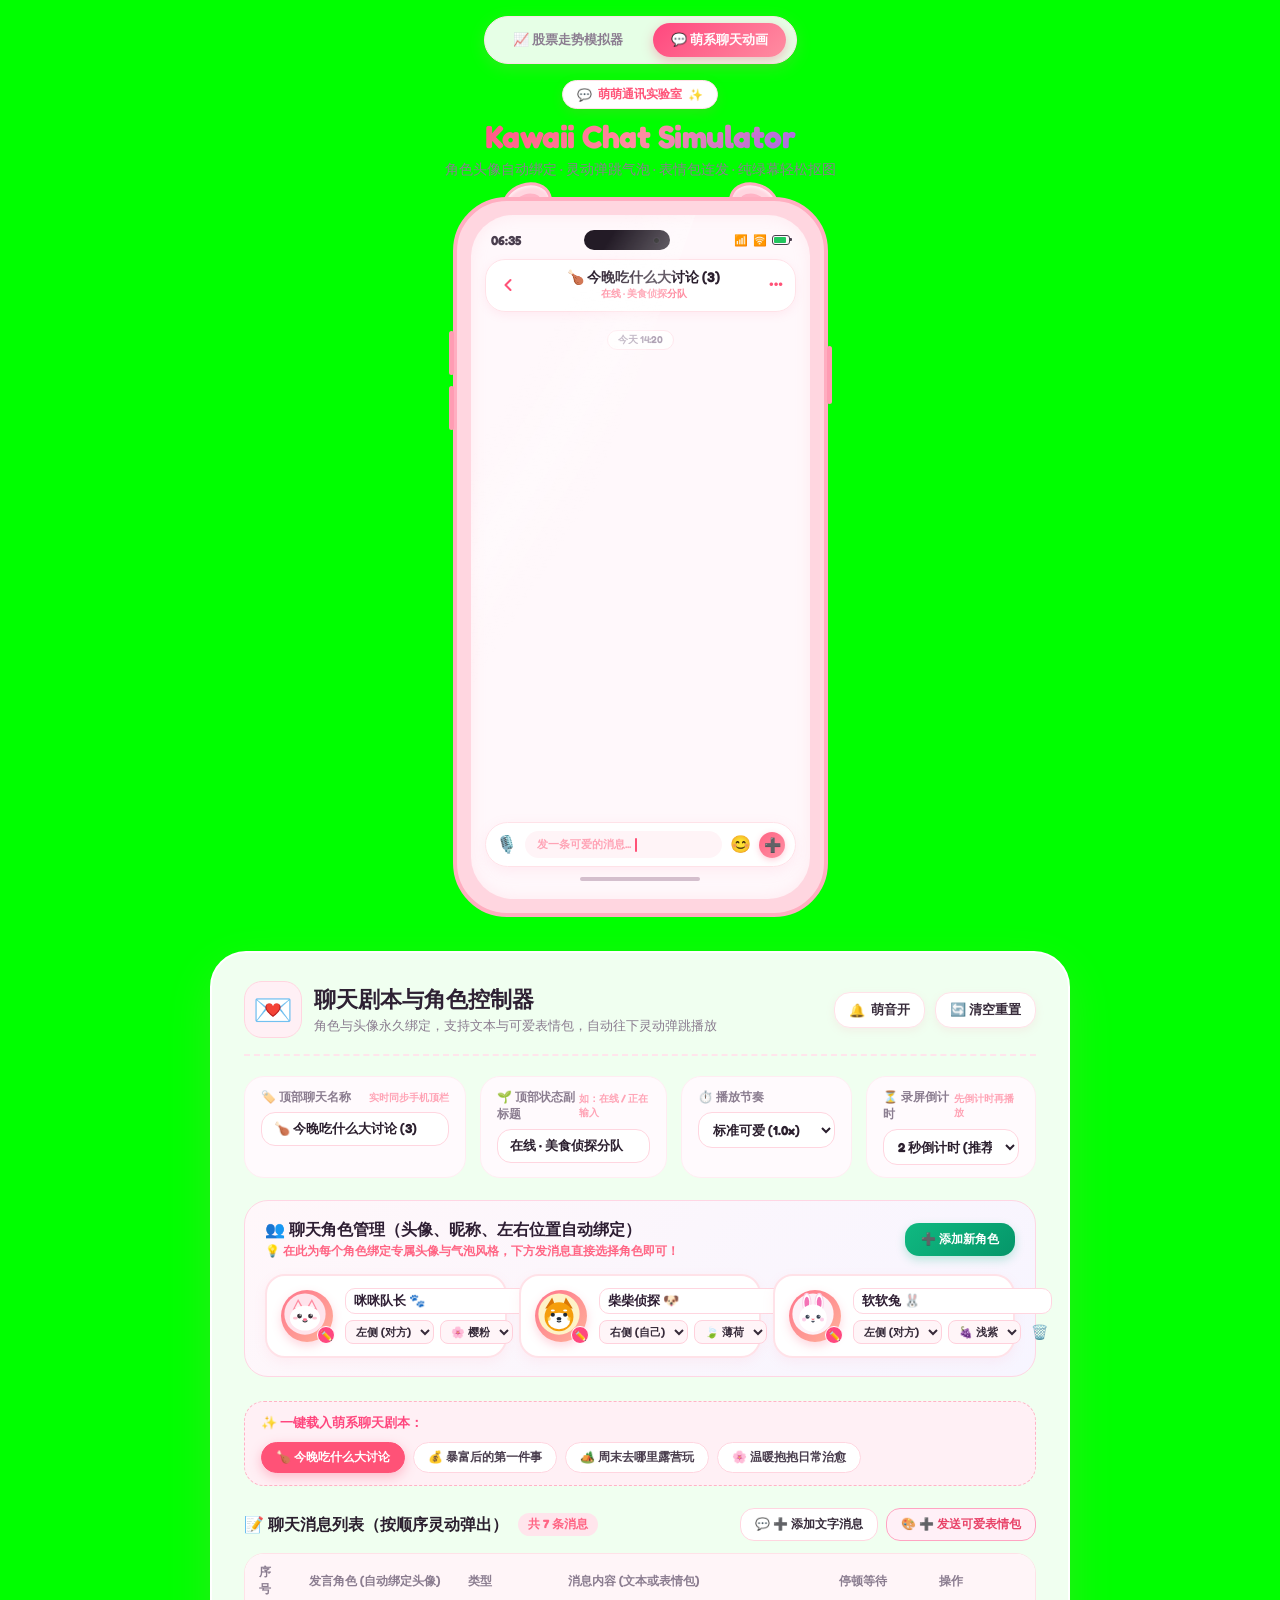
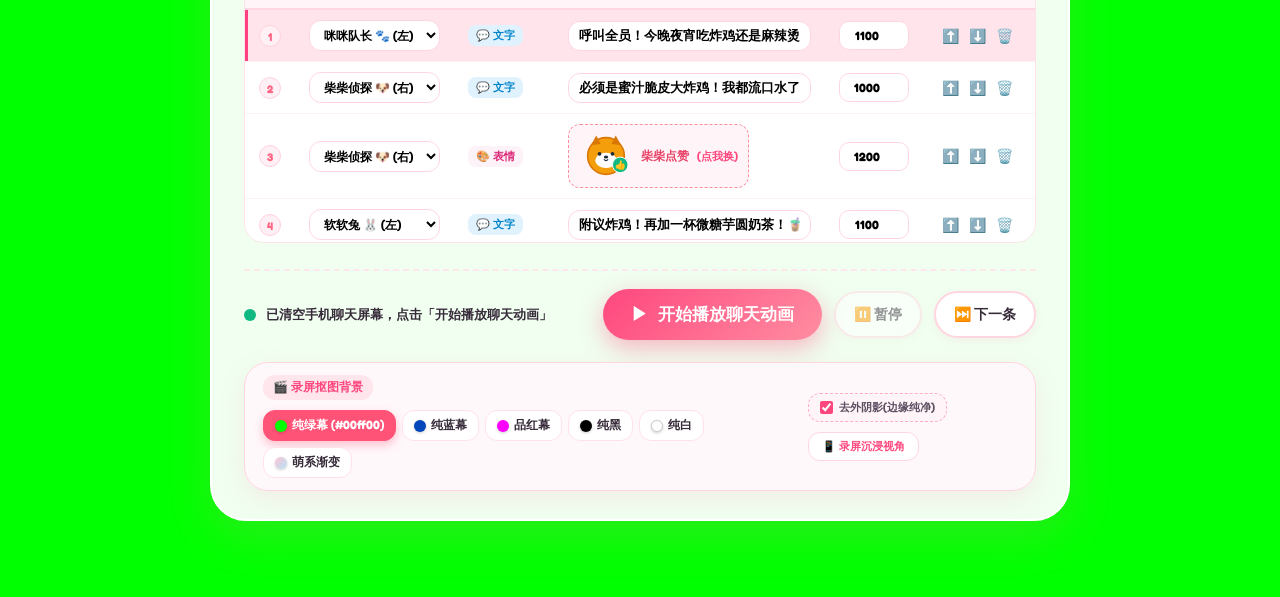
==== chat.html @ 1abaa480 "Initial commit: Kawaii Chat & Stock Simulator" ====
<!DOCTYPE html>
<html lang="zh-CN">

<head>
  <meta charset="UTF-8">
  <meta name="viewport" content="width=device-width, initial-scale=1.0">
  <title>萌系聊天动画模拟器 - Kawaii Chat Simulator</title>
  <link rel="preconnect" href="https://fonts.googleapis.com">
  <link rel="preconnect" href="https://fonts.gstatic.com" crossorigin>
  <link
    href="https://fonts.googleapis.com/css2?family=Fredoka:wght@400;500;600;700&family=Quicksand:wght@500;600;700&display=swap"
    rel="stylesheet">
  <link rel="stylesheet" href="chat-style.css">
</head>

<body class="chroma-green chroma-active no-shadow">
  <!-- 背景漂浮萌系装饰元素 (无人物，纯可爱星芒、云朵、小心心) -->
  <div class="bg-decorations" aria-hidden="true">
    <div class="floating-bubble bubble-1"></div>
    <div class="floating-bubble bubble-2"></div>
    <div class="floating-bubble bubble-3"></div>
    <div class="star-deco s1">✦</div>
    <div class="star-deco s2">★</div>
    <div class="star-deco s3">✦</div>
    <div class="star-deco s4">✨</div>
    <div class="star-deco s5">★</div>
    <div class="cloud-deco c1">☁</div>
    <div class="cloud-deco c2">☁</div>
  </div>

  <div class="main-container">
    <!-- 顶部导航切换标签：股市走势 与 聊天动画 -->
    <nav class="top-nav-bar">
      <a href="index.html" class="nav-tab-link">
        <span>📈 股票走势模拟器</span>
      </a>
      <a href="chat.html" class="nav-tab-link active">
        <span>💬 萌系聊天动画</span>
      </a>
    </nav>

    <!-- 顶部可爱标题与小介绍 -->
    <header class="app-header">
      <div class="header-badge"><span>💬</span> 萌萌通讯实验室 <span>✨</span></div>
      <h1 class="app-title">Kawaii Chat Simulator</h1>
      <p class="app-subtitle">角色头像自动绑定 · 灵动弹跳气泡 · 表情包连发 · 纯绿幕轻松抠图</p>
    </header>

    <!-- 核心区：萌系智能手机模型容器 -->
    <section class="phone-stage">
      <!-- 手机外框阴影与外壳 -->
      <div class="phone-case">
        <!-- 可爱手机耳朵配件 (萌系小猫耳装饰) -->
        <div class="phone-ear ear-left"></div>
        <div class="phone-ear ear-right"></div>

        <!-- 侧边物理按键 -->
        <div class="phone-btn btn-vol-up"></div>
        <div class="phone-btn btn-vol-down"></div>
        <div class="phone-btn btn-power"></div>

        <!-- 手机屏幕区域 -->
        <div class="phone-screen" id="phoneScreen">
          <!-- 录屏前 2s 倒计时遮罩 -->
          <div class="countdown-overlay" id="countdownOverlay" style="display: none;">
            <div class="countdown-modal-box">
              <div class="countdown-badge-icon">🎬</div>
              <div class="countdown-tip-text">录屏准备中</div>
              <div class="countdown-big-num" id="countdownNum">2</div>
              <div class="countdown-sub-text">画面已自动对齐 · 即将开聊</div>
            </div>
          </div>

          <!-- 屏幕顶端灵动岛/听筒 & 状态栏 -->
          <div class="status-bar">
            <span class="status-time" id="statusClock">14:20</span>
            <div class="dynamic-island">
              <span class="island-camera"></span>
              <span class="island-sensor"></span>
            </div>
            <div class="status-icons">
              <span class="status-icon" title="满格信号">📶</span>
              <span class="status-icon" title="满格Wi-Fi">🛜</span>
              <span class="status-battery" title="满电状态"><span class="battery-level"></span></span>
            </div>
          </div>

          <!-- 手机聊天顶部导航栏 -->
          <div class="chat-header-bar">
            <button class="chat-header-back-btn" type="button" title="返回">
              <svg viewBox="0 0 24 24" class="header-icon-svg">
                <path d="M15 18l-6-6 6-6" stroke="currentColor" stroke-width="2.5" fill="none" stroke-linecap="round"
                  stroke-linejoin="round" />
              </svg>
            </button>
            <div class="chat-header-info">
              <div class="chat-header-title-row">
                <span class="chat-title-text" id="screenChatTitle">🐾 喵汪碎碎念群聊 (3)</span>
              </div>
              <span class="chat-status-text" id="screenChatStatus">在线 · 点击右上角设置</span>
            </div>
            <button class="chat-header-more-btn" type="button" title="更多">
              <span>•••</span>
            </button>
          </div>

          <!-- 聊天内容区域（灵动弹跳气泡向下自动滚动） -->
          <div class="chat-messages-container" id="chatMessagesContainer">
            <!-- 初始时间分割标签 -->
            <div class="chat-time-divider">
              <span class="time-badge">今天 14:20</span>
            </div>
            <!-- 动态生成的聊天消息气泡 -->
            <div class="chat-messages-list" id="chatMessagesList"></div>
            <!-- 正在输入提示动画气泡 (Typing indicator) -->
            <div class="typing-bubble-wrap" id="typingBubbleWrap" style="display: none;">
              <div class="typing-avatar" id="typingAvatar"></div>
              <div class="typing-bubble">
                <span class="typing-dot"></span>
                <span class="typing-dot"></span>
                <span class="typing-dot"></span>
              </div>
            </div>
          </div>

          <!-- 手机底部模拟输入栏 -->
          <div class="chat-bottom-input-bar">
            <button class="input-tool-btn" type="button" title="语音">🎙️</button>
            <div class="fake-input-box">
              <span class="fake-placeholder">发一条可爱的消息...</span>
              <span class="fake-cursor"></span>
            </div>
            <button class="input-tool-btn" type="button" title="表情包">😊</button>
            <button class="input-tool-btn primary" type="button" title="更多插件">➕</button>
          </div>

          <!-- 手机底部小横条 Home Indicator -->
          <div class="phone-home-indicator"></div>
        </div>
      </div>
    </section>

    <!-- 手机壳外面、网页底下：控件面板 (角色管理、聊天剧本编辑、播放控制) -->
    <section class="dashboard-controls">
      <div class="panel-card">
        <!-- 面板头部与快捷操作 -->
        <div class="panel-header">
          <div class="panel-title-group">
            <span class="panel-icon">💌</span>
            <div>
              <h2 class="panel-title">聊天剧本与角色控制器</h2>
              <p class="panel-desc">角色与头像永久绑定，支持文本与可爱表情包，自动往下灵动弹跳播放</p>
            </div>
          </div>
          <div class="panel-quick-actions">
            <button class="panel-icon-btn" id="toggleAudioBtn" type="button" title="开启/静音可爱音效">
              <span id="audioIcon">🔔</span> <span id="audioText">萌音开</span>
            </button>
            <button class="panel-icon-btn" id="resetChatBtn" type="button" title="清空并回到初始状态">
              🔄 清空重置
            </button>
          </div>
        </div>

        <!-- 聊天标题、状态与播放设置栏 -->
        <div class="chat-config-row">
          <div class="config-card">
            <label class="field-label" for="chatTitleInput">
              <span>🏷️ 顶部聊天名称</span>
              <span class="label-hint">实时同步手机顶栏</span>
            </label>
            <input type="text" id="chatTitleInput" class="cute-input" value="🐾 喵汪碎碎念群聊 (3)" maxlength="24">
          </div>

          <div class="config-card">
            <label class="field-label" for="chatStatusInput">
              <span>🌱 顶部状态副标题</span>
              <span class="label-hint">如：在线 / 正在输入</span>
            </label>
            <input type="text" id="chatStatusInput" class="cute-input" value="在线 · 萌系治愈日常" maxlength="20">
          </div>

          <div class="config-card">
            <label class="field-label" for="chatSpeedSelect">
              <span>⏱️ 播放节奏</span>
            </label>
            <select id="chatSpeedSelect" class="cute-select">
              <option value="1800">慢慢品味 (0.6x)</option>
              <option value="1200" selected>标准可爱 (1.0x)</option>
              <option value="800">轻快活力 (1.5x)</option>
              <option value="500">超速冲刺 (2.2x)</option>
            </select>
          </div>

          <div class="config-card">
            <label class="field-label" for="countdownDurationSelect">
              <span>⏳ 录屏倒计时</span>
              <span class="label-hint">先倒计时再播放</span>
            </label>
            <select id="countdownDurationSelect" class="cute-select">
              <option value="2" selected>2 秒倒计时 (推荐)</option>
              <option value="3">3 秒倒计时</option>
              <option value="5">5 秒倒计时</option>
              <option value="0">无倒计时立即播</option>
            </select>
          </div>
        </div>

        <!-- 核心重点：角色管理区 (头像自动绑定，无需每条消息设置一次) -->
        <div class="character-manager-wrap">
          <div class="character-manager-header">
            <div class="character-header-left">
              <h3 class="character-title">👥 聊天角色管理（头像、昵称、左右位置自动绑定）</h3>
              <span class="character-tip">💡 在此为每个角色绑定专属头像与气泡风格，下方发消息直接选择角色即可！</span>
            </div>
            <button class="cute-add-btn" id="btnAddCharacter" type="button">
              <span>➕ 添加新角色</span>
            </button>
          </div>

          <!-- 角色卡片列表 -->
          <div class="characters-grid" id="charactersGrid">
            <!-- 动态渲染角色卡片 -->
          </div>
        </div>

        <!-- 预设剧本快捷选择 -->
        <div class="presets-row">
          <span class="presets-title">✨ 一键载入萌系聊天剧本：</span>
          <div class="preset-btns">
            <button class="preset-chip active" data-preset="supper">🍗 今晚吃什么大讨论</button>
            <button class="preset-chip" data-preset="rich">💰 暴富后的第一件事</button>
            <button class="preset-chip" data-preset="weekend">🏕️ 周末去哪里露营玩</button>
            <button class="preset-chip" data-preset="comfort">🌸 温暖抱抱日常治愈</button>
          </div>
        </div>

        <!-- 聊天记录消息编辑列表 (可添加文本 / 表情包，自动往下播放) -->
        <div class="messages-editor-wrap">
          <div class="messages-header">
            <div class="messages-header-left">
              <h3 class="messages-title">📝 聊天消息列表（按顺序灵动弹出）</h3>
              <span class="messages-count" id="messagesCountTag">共 6 条消息</span>
            </div>
            <div class="message-add-buttons">
              <button class="cute-btn-secondary" id="btnAddTextMsgBtn" type="button">
                <span>💬 ➕ 添加文字消息</span>
              </button>
              <button class="cute-btn-secondary sticker-accent" id="btnAddStickerMsgBtn" type="button">
                <span>🎨 ➕ 发送可爱表情包</span>
              </button>
            </div>
          </div>

          <div class="messages-table-container">
            <table class="cute-table" id="messagesTable">
              <thead>
                <tr>
                  <th style="width: 50px;">序号</th>
                  <th style="width: 140px;">发言角色 (自动绑定头像)</th>
                  <th style="width: 100px;">类型</th>
                  <th>消息内容 (文本或表情包)</th>
                  <th style="width: 100px;">停顿等待</th>
                  <th style="width: 110px;">操作</th>
                </tr>
              </thead>
              <tbody id="messagesTableBody">
                <!-- 动态渲染消息行 -->
              </tbody>
            </table>
          </div>
        </div>

        <!-- 底部大播放控制器 -->
        <div class="play-action-bar">
          <div class="play-status-indicator">
            <span class="status-pulse" id="statusPulseDot"></span>
            <span class="status-tip-text" id="playStatusText">已就绪，点击「开始播放动画」观看灵动聊天</span>
          </div>

          <div class="play-buttons-group">
            <button class="big-play-btn" id="btnPlayChat" type="button">
              <span class="btn-play-icon" id="playBtnIcon">▶</span>
              <span class="btn-play-text" id="playBtnText">开始播放聊天动画</span>
            </button>
            <button class="pause-step-btn" id="btnPauseChat" type="button" disabled>
              ⏸️ 暂停
            </button>
            <button class="pause-step-btn" id="btnStepChat" type="button">
              ⏭️ 下一条
            </button>
          </div>
        </div>

        <!-- 🎬 录屏专用工具栏：周边纯色色度抠图背景与录屏设置 (位于开始播放下方) -->
        <div class="recording-toolbar bottom-toolbar">
          <div class="toolbar-left">
            <span class="toolbar-badge">🎬 录屏抠图背景</span>
            <div class="chroma-btn-group" id="chromaOptions">
              <button type="button" class="chroma-btn active" data-color="green" title="纯色绿幕 (#00ff00) - 剪映/PR超级推荐，色度抠图最干净">
                <span class="chroma-color-circle" style="background:#00ff00;"></span> 纯绿幕 (#00ff00)
              </button>
              <button type="button" class="chroma-btn" data-color="blue" title="纯色蓝幕 (#0047bb)">
                <span class="chroma-color-circle" style="background:#0047bb;"></span> 纯蓝幕
              </button>
              <button type="button" class="chroma-btn" data-color="magenta" title="品红背景 (#ff00ff)">
                <span class="chroma-color-circle" style="background:#ff00ff;"></span> 品红幕
              </button>
              <button type="button" class="chroma-btn" data-color="black" title="纯黑背景 (#000000)">
                <span class="chroma-color-circle" style="background:#000000;"></span> 纯黑
              </button>
              <button type="button" class="chroma-btn" data-color="white" title="纯白背景 (#ffffff)">
                <span class="chroma-color-circle" style="background:#ffffff; border:1px solid #ccc;"></span> 纯白
              </button>
              <button type="button" class="chroma-btn" data-color="cute" title="原版梦幻萌系渐变">
                <span class="chroma-color-circle" style="background:linear-gradient(135deg, #ffc2d1, #b5e2fa);"></span> 萌系渐变
              </button>
            </div>
          </div>
          <div class="toolbar-right">
            <label class="clean-edge-toggle" title="去除外发光柔和阴影，色度抠图时边缘绝对清晰无半透明杂色">
              <input type="checkbox" id="noShadowToggle" checked>
              <span>去外阴影(边缘纯净)</span>
            </label>
            <button type="button" class="focus-mode-btn" id="focusModeBtn" title="全屏沉浸录制，仅保留手机居中，隐藏其他所有控件">
              📱 录屏沉浸视角
            </button>
          </div>
        </div>
      </div>
    </section>
  </div>

  <!-- 沉浸视角下用于恢复控件的安全悬浮按钮 (位于屏幕右上角安全区域，绝不遮挡手机录屏) -->
  <button class="exit-focus-btn" id="exitFocusBtn" type="button" title="点击重新打开所有控件面板 (也可按 Esc 退出)">
    <span>⚙️ 恢复控件面板</span>
  </button>

  <!-- 隐藏的文件选择器：用于为当前选定角色上传自定义头像 -->
  <input type="file" id="characterAvatarFileInput" accept="image/*" style="display: none;">

  <!-- 隐藏的文件选择器：用于上传自定义表情包图片 -->
  <input type="file" id="customStickerFileInput" accept="image/*" style="display: none;">

  <!-- 角色头像选择模态弹窗 (无人物角色，纯萌物动物) -->
  <div class="modal-overlay" id="avatarModal" style="display: none;">
    <div class="modal-card">
      <div class="modal-header">
        <h3 class="modal-title">🐱 为角色选择萌宠头像</h3>
        <button class="modal-close-btn" id="closeAvatarModalBtn">✕</button>
      </div>
      <p class="modal-subtitle">选择后，该角色发布的所有消息将自动永久绑定此头像</p>

      <div class="preset-avatar-grid" id="presetAvatarGrid">
        <!-- 预设萌宠选项 (猫咪、兔兔、柴犬、熊猫、仓鼠、小鸡、招财猪、小熊) -->
      </div>

      <div class="modal-footer">
        <button class="upload-custom-btn" id="btnTriggerUploadAvatar">
          📁 从电脑上传本地自定义头像
        </button>
      </div>
    </div>
  </div>

  <!-- 可爱表情包选择模态弹窗 -->
  <div class="modal-overlay" id="stickerModal" style="display: none;">
    <div class="modal-card sticker-modal-card">
      <div class="modal-header">
        <h3 class="modal-title">✨ 选择萌萌哒表情包</h3>
        <button class="modal-close-btn" id="closeStickerModalBtn">✕</button>
      </div>
      <p class="modal-subtitle">点击即可填入消息，伴随灵动弹跳动画与专属声效</p>

      <div class="stickers-grid" id="stickersGrid">
        <!-- 动态生成内置超萌表情包 -->
      </div>

      <div class="modal-footer">
        <button class="upload-custom-btn" id="btnTriggerUploadSticker">
          🖼️ 上传电脑本地自定义表情包图片
        </button>
      </div>
    </div>
  </div>

  <script src="chat-app.js"></script>
</body>

</html>
---- chat-style.css ----
/* ==========================================================================
   萌系聊天动画模拟器 - Kawaii Chat Simulator (Vanilla CSS)
   风格：动漫萌系 (无人物角色，纯治愈萌宠、星芒、气泡与软糖质感)
   ========================================================================== */

:root {
  /* 萌系核心色彩体系 */
  --bg-gradient: linear-gradient(135deg, #fff0f5 0%, #fdf2f8 35%, #f0f7ff 70%, #fef3c7 100%);
  --phone-case-color: #ffd6e0;
  --phone-case-border: #ffaec0;
  --phone-screen-bg: #fffbfd;
  --phone-shadow: 0 25px 60px -15px rgba(255, 143, 171, 0.45), 0 12px 25px -8px rgba(186, 104, 200, 0.25);

  --primary-pink: #ff6584;
  --primary-pink-dark: #e84368;
  --primary-pink-light: #ffc2d1;

  --bubble-pink: linear-gradient(135deg, #ffe0e9 0%, #ffd1dc 100%);
  --bubble-pink-text: #4a2835;
  --bubble-green: linear-gradient(135deg, #dcfce7 0%, #bbf7d0 100%);
  --bubble-green-text: #164e32;
  --bubble-yellow: linear-gradient(135deg, #fef9c3 0%, #fef08a 100%);
  --bubble-yellow-text: #583c07;
  --bubble-purple: linear-gradient(135deg, #f3e8ff 0%, #e9d5ff 100%);
  --bubble-purple-text: #43215c;
  --bubble-blue: linear-gradient(135deg, #e0f2fe 0%, #bae6fd 100%);
  --bubble-blue-text: #163f5d;
  --bubble-white: linear-gradient(135deg, #ffffff 0%, #fdf4f7 100%);
  --bubble-white-text: #372b3a;

  --text-main: #372b3a;
  --text-muted: #8b7d90;
  --text-hint: #b0a3b5;

  --bounce-spring: cubic-bezier(0.34, 1.56, 0.64, 1);
  --jelly-spring: cubic-bezier(0.175, 0.885, 0.32, 1.275);
}

*, *::before, *::after {
  box-sizing: border-box;
  margin: 0;
  padding: 0;
  user-select: none;
}

body {
  min-height: 100vh;
  background: var(--bg-gradient);
  font-family: 'Fredoka', 'Quicksand', -apple-system, BlinkMacSystemFont, "Segoe UI", "PingFang SC", "Microsoft YaHei", sans-serif;
  color: var(--text-main);
  overflow-x: hidden;
  position: relative;
  display: flex;
  flex-direction: column;
  align-items: center;
  padding-bottom: 60px;
  transition: background 0.3s ease;
}

/* 纯色色度抠图背景模式 (Chroma Key Modes) */
body.chroma-green { background: #00ff00 !important; }
body.chroma-blue { background: #0047bb !important; }
body.chroma-magenta { background: #ff00ff !important; }
body.chroma-black { background: #000000 !important; }
body.chroma-white { background: #ffffff !important; }

body.chroma-active .bg-decorations { display: none !important; }

body.no-shadow .phone-case { box-shadow: none !important; }

/* 沉浸全屏录制模式：隐藏周围所有控件，仅保留居中的手机 */
body.focus-mode .top-nav-bar,
body.focus-mode .app-header,
body.focus-mode .dashboard-controls {
  display: none !important;
}

/* 恢复控件面板的安全悬浮按钮 (固定在右上角安全区，绝不遮挡手机居中录制画面) */
.exit-focus-btn {
  display: none;
  position: fixed;
  top: 20px;
  right: 24px;
  z-index: 99999;
  background: rgba(255, 255, 255, 0.96);
  border: 2px solid #ff477e;
  color: #ff477e;
  padding: 10px 20px;
  border-radius: 999px;
  font-size: 14px;
  font-weight: 700;
  cursor: pointer;
  box-shadow: 0 8px 24px rgba(0, 0, 0, 0.22);
  font-family: inherit;
  transition: all 0.25s var(--bounce-spring);
}

.exit-focus-btn:hover {
  transform: scale(1.08) translateY(-2px);
  background: #ff477e;
  color: #ffffff;
  box-shadow: 0 12px 30px rgba(255, 71, 126, 0.45);
}

body.focus-mode .exit-focus-btn {
  display: flex;
  align-items: center;
  gap: 8px;
  animation: bounceIn 0.35s var(--bounce-spring);
}

@keyframes bounceIn {
  0% { transform: scale(0.3); opacity: 0; }
  70% { transform: scale(1.15); }
  100% { transform: scale(1); opacity: 1; }
}

/* 萌系背景动态漂浮物 (无人物) */
.bg-decorations {
  position: fixed;
  inset: 0;
  pointer-events: none;
  z-index: 0;
  overflow: hidden;
}

.floating-bubble {
  position: absolute;
  border-radius: 50%;
  filter: blur(40px);
  opacity: 0.55;
  animation: floatBubble 12s ease-in-out infinite alternate;
}
.bubble-1 { width: 380px; height: 380px; background: #ffb7b2; top: -80px; left: -80px; }
.bubble-2 { width: 320px; height: 320px; background: #b5e2fa; bottom: 8%; right: -60px; animation-duration: 16s; }
.bubble-3 { width: 260px; height: 260px; background: #e7c6ff; top: 40%; left: 60%; animation-duration: 14s; }

@keyframes floatBubble {
  0% { transform: translate(0, 0) scale(1); }
  50% { transform: translate(30px, 40px) scale(1.08); }
  100% { transform: translate(-20px, 25px) scale(0.95); }
}

.star-deco {
  position: absolute;
  color: #ffb703;
  opacity: 0.7;
  animation: twinkle 3s ease-in-out infinite alternate;
}
.s1 { top: 12%; left: 12%; font-size: 24px; animation-delay: 0.2s; color: #ff6584; }
.s2 { top: 28%; left: 85%; font-size: 28px; animation-delay: 1.1s; color: #ffb703; }
.s3 { top: 75%; left: 8%; font-size: 22px; animation-delay: 0.6s; color: #a78bfa; }
.s4 { top: 85%; left: 90%; font-size: 26px; animation-delay: 1.8s; }
.s5 { top: 48%; left: 6%; font-size: 20px; animation-delay: 2.2s; color: #34d399; }

.cloud-deco {
  position: absolute;
  font-size: 48px;
  color: rgba(255, 255, 255, 0.75);
  animation: cloudDrift 24s linear infinite;
}
.c1 { top: 18%; left: -60px; }
.c2 { top: 62%; left: -100px; animation-delay: 12s; font-size: 38px; }

@keyframes twinkle {
  0% { transform: scale(0.7) rotate(0deg); opacity: 0.4; }
  100% { transform: scale(1.25) rotate(15deg); opacity: 1; }
}

@keyframes cloudDrift {
  0% { transform: translateX(0); }
  100% { transform: translateX(calc(100vw + 150px)); }
}

/* 主容器 */
.main-container {
  position: relative;
  z-index: 1;
  width: 100%;
  max-width: 980px;
  padding: 16px 20px;
  display: flex;
  flex-direction: column;
  align-items: center;
}

/* 顶部导航切换标签 */
.top-nav-bar {
  display: inline-flex;
  gap: 12px;
  background: rgba(255, 255, 255, 0.9);
  padding: 6px 10px;
  border-radius: 999px;
  box-shadow: 0 4px 16px rgba(255, 143, 171, 0.18);
  border: 1.5px solid #ffe2e8;
  margin-bottom: 16px;
}

.nav-tab-link {
  display: flex;
  align-items: center;
  gap: 6px;
  padding: 8px 18px;
  border-radius: 999px;
  font-size: 13px;
  font-weight: 700;
  text-decoration: none;
  color: var(--text-muted);
  transition: all 0.2s var(--bounce-spring);
}

.nav-tab-link:hover {
  color: #ff477e;
  transform: translateY(-1px);
}

.nav-tab-link.active {
  background: linear-gradient(135deg, #ff477e, #ff8da1);
  color: #ffffff;
  box-shadow: 0 4px 12px rgba(255, 71, 126, 0.35);
}

/* 顶部标题区 */
.app-header {
  text-align: center;
  margin-bottom: 18px;
}

.header-badge {
  display: inline-flex;
  align-items: center;
  gap: 6px;
  background: #ffffff;
  padding: 5px 14px;
  border-radius: 999px;
  font-size: 12px;
  font-weight: 700;
  color: #ff5277;
  box-shadow: 0 4px 12px rgba(255, 101, 132, 0.15);
  border: 1.5px solid #ffe2e8;
  margin-bottom: 8px;
}

.app-title {
  font-size: 32px;
  font-weight: 700;
  background: linear-gradient(135deg, #ff477e 0%, #ff8da1 50%, #9061f9 100%);
  -webkit-background-clip: text;
  -webkit-text-fill-color: transparent;
  letter-spacing: -0.5px;
  margin-bottom: 4px;
}

.app-subtitle {
  font-size: 14px;
  color: var(--text-muted);
  font-weight: 500;
}

/* 录屏专属工具栏样式 */
.recording-toolbar {
  width: 100%;
  max-width: 860px;
  background: rgba(255, 255, 255, 0.95);
  backdrop-filter: blur(12px);
  border-radius: 24px;
  padding: 12px 18px;
  margin-bottom: 20px;
  display: flex;
  align-items: center;
  justify-content: space-between;
  gap: 16px;
  border: 2px solid #ffffff;
  box-shadow: 0 8px 24px rgba(255, 143, 171, 0.15);
}

/* 放在播放按钮下方时的样式 */
.recording-toolbar.bottom-toolbar {
  margin-top: 22px;
  margin-bottom: 0;
  width: 100%;
  max-width: 100%;
  background: #fff8fb;
  border: 1.5px solid #ffd6e0;
}

@media (max-width: 768px) {
  .recording-toolbar {
    flex-direction: column;
    align-items: flex-start;
  }
}

.toolbar-left, .toolbar-right {
  display: flex;
  align-items: center;
  gap: 10px;
  flex-wrap: wrap;
}

.toolbar-badge {
  font-size: 12px;
  font-weight: 700;
  color: #ff477e;
  background: #ffe5ec;
  padding: 4px 10px;
  border-radius: 12px;
  white-space: nowrap;
}

.chroma-btn-group {
  display: flex;
  align-items: center;
  gap: 6px;
  flex-wrap: wrap;
}

.chroma-btn {
  display: inline-flex;
  align-items: center;
  gap: 5px;
  background: #ffffff;
  border: 1.5px solid #ffe2e8;
  padding: 6px 11px;
  border-radius: 12px;
  font-size: 12px;
  font-weight: 700;
  color: #372b3a;
  cursor: pointer;
  transition: all 0.2s var(--bounce-spring);
  font-family: inherit;
}

.chroma-btn:hover {
  transform: translateY(-2px);
  border-color: #ff6584;
}

.chroma-btn.active {
  background: #ff5277;
  color: #ffffff;
  border-color: #ff5277;
  box-shadow: 0 4px 10px rgba(255, 82, 119, 0.35);
}

.chroma-color-circle {
  width: 12px;
  height: 12px;
  border-radius: 50%;
  display: inline-block;
  box-shadow: 0 1px 3px rgba(0,0,0,0.2);
}

.clean-edge-toggle {
  display: inline-flex;
  align-items: center;
  gap: 6px;
  font-size: 11px;
  font-weight: 700;
  color: #5d4d62;
  cursor: pointer;
  background: #fff5f8;
  padding: 6px 11px;
  border-radius: 12px;
  border: 1px dashed #ffaec0;
}

.clean-edge-toggle input {
  accent-color: #ff477e;
  cursor: pointer;
}

.focus-mode-btn {
  background: #ffffff;
  border: 1.5px solid #ffd6e0;
  padding: 6px 13px;
  border-radius: 12px;
  font-size: 11px;
  font-weight: 700;
  color: #ff477e;
  cursor: pointer;
  transition: all 0.2s;
  font-family: inherit;
}

.focus-mode-btn:hover {
  background: #ff5277;
  color: #ffffff;
  border-color: #ff5277;
}

/* ==========================================================================
   核心手机模型 (Phone Stage)
   ========================================================================== */
.phone-stage {
  display: flex;
  justify-content: center;
  margin-bottom: 34px;
}

.phone-case {
  position: relative;
  width: 375px;
  height: 720px;
  background: var(--phone-case-color);
  border-radius: 54px;
  padding: 14px;
  box-shadow: var(--phone-shadow),
              inset 0 2px 4px rgba(255, 255, 255, 0.8),
              inset 0 -3px 6px rgba(230, 140, 165, 0.5);
  border: 4px solid var(--phone-case-border);
  transition: transform 0.4s var(--bounce-spring);
}

.phone-ear {
  position: absolute;
  width: 50px;
  height: 38px;
  background: var(--phone-case-color);
  border: 3.5px solid var(--phone-case-border);
  top: -18px;
  border-radius: 50% 50% 15% 15%;
  z-index: -1;
  box-shadow: inset 0 2px 3px rgba(255, 255, 255, 0.6);
}
.phone-ear::after {
  content: '';
  position: absolute;
  width: 28px;
  height: 20px;
  background: #ffb4c6;
  border-radius: 50% 50% 15% 15%;
  bottom: 4px;
  left: 8px;
}
.ear-left { left: 45px; transform: rotate(-18deg); }
.ear-right { right: 45px; transform: rotate(18deg); }

.phone-btn { position: absolute; background: #ff9cb3; border-radius: 3px; }
.btn-vol-up { left: -8px; top: 130px; width: 5px; height: 44px; }
.btn-vol-down { left: -8px; top: 185px; width: 5px; height: 44px; }
.btn-power { right: -8px; top: 145px; width: 5px; height: 58px; }

.phone-screen {
  position: relative;
  width: 100%;
  height: 100%;
  background: #fff8fb;
  border-radius: 42px;
  overflow: hidden;
  display: flex;
  flex-direction: column;
  padding: 12px 14px 18px 14px;
  box-shadow: inset 0 0 16px rgba(255, 182, 193, 0.2);
}

/* 屏幕反光玻璃微光 */
.phone-screen::before {
  content: '';
  position: absolute;
  top: 0;
  left: -80px;
  width: 180px;
  height: 100%;
  background: linear-gradient(105deg, rgba(255, 255, 255, 0) 30%, rgba(255, 255, 255, 0.3) 50%, rgba(255, 255, 255, 0) 70%);
  transform: skewX(-20deg);
  pointer-events: none;
  z-index: 10;
}

/* 状态栏 & 灵动岛 */
.status-bar {
  display: flex;
  align-items: center;
  justify-content: space-between;
  height: 26px;
  padding: 0 6px;
  font-size: 13px;
  font-weight: 700;
  color: #4a3e4e;
  z-index: 5;
}

.dynamic-island {
  width: 86px;
  height: 20px;
  background: #231b26;
  border-radius: 20px;
  display: flex;
  align-items: center;
  justify-content: flex-end;
  padding-right: 10px;
}

.island-camera {
  width: 7px;
  height: 7px;
  background: #111;
  border-radius: 50%;
  border: 1.5px solid #2e2633;
}

.status-icons { display: flex; align-items: center; gap: 5px; font-size: 11px; }

.status-battery {
  display: inline-block;
  width: 18px;
  height: 10px;
  border: 1.5px solid #4a3e4e;
  border-radius: 3px;
  padding: 1px;
  position: relative;
}
.status-battery::after {
  content: '';
  position: absolute;
  right: -3px;
  top: 2px;
  width: 2px;
  height: 3px;
  background: #4a3e4e;
  border-radius: 0 1px 1px 0;
}
.battery-level {
  display: block;
  width: 90%;
  height: 100%;
  background: #22c55e;
  border-radius: 1px;
}

/* 手机内页顶部聊天导航栏 */
.chat-header-bar {
  display: flex;
  align-items: center;
  justify-content: space-between;
  padding: 8px 8px 10px 8px;
  background: rgba(255, 255, 255, 0.9);
  backdrop-filter: blur(10px);
  border-radius: 20px;
  border: 1px solid #ffe2e8;
  margin-top: 6px;
  margin-bottom: 8px;
  box-shadow: 0 3px 10px rgba(255, 143, 171, 0.12);
  z-index: 5;
}

.chat-header-back-btn, .chat-header-more-btn {
  background: none;
  border: none;
  color: #ff5277;
  cursor: pointer;
  display: flex;
  align-items: center;
  justify-content: center;
  padding: 4px;
  border-radius: 10px;
  transition: transform 0.2s var(--bounce-spring);
}

.chat-header-back-btn:hover, .chat-header-more-btn:hover {
  transform: scale(1.15);
  background: #fff0f5;
}

.header-icon-svg {
  width: 20px;
  height: 20px;
}

.chat-header-info {
  display: flex;
  flex-direction: column;
  align-items: center;
  text-align: center;
}

.chat-header-title-row {
  display: flex;
  align-items: center;
  gap: 6px;
}

.chat-title-text {
  font-size: 14px;
  font-weight: 700;
  color: #2b1f2e;
  max-width: 170px;
  white-space: nowrap;
  overflow: hidden;
  text-overflow: ellipsis;
}

.chat-title-badge {
  font-size: 9px;
  font-weight: 700;
  color: #ffffff;
  background: #ff5277;
  padding: 1px 6px;
  border-radius: 6px;
}

.chat-status-text {
  font-size: 10px;
  font-weight: 600;
  color: #ff8da1;
}

/* ==========================================================================
   聊天消息内容区域与灵动弹跳动画 (Chat Messages)
   ========================================================================== */
.chat-messages-container {
  flex: 1;
  overflow-y: auto;
  padding: 6px 4px;
  display: flex;
  flex-direction: column;
  gap: 12px;
  scroll-behavior: smooth;
}

.chat-messages-container::-webkit-scrollbar {
  width: 4px;
}
.chat-messages-container::-webkit-scrollbar-thumb {
  background: rgba(255, 182, 193, 0.4);
  border-radius: 4px;
}

.chat-time-divider {
  display: flex;
  justify-content: center;
  margin: 4px 0 6px 0;
}

.time-badge {
  font-size: 10px;
  font-weight: 600;
  color: #b0a3b5;
  background: rgba(255, 255, 255, 0.85);
  padding: 2px 10px;
  border-radius: 10px;
  border: 1px solid #ffe8ee;
}

.chat-messages-list {
  display: flex;
  flex-direction: column;
  gap: 12px;
}

/* 消息行基础结构 */
.chat-msg-row {
  display: flex;
  align-items: flex-start;
  gap: 9px;
  animation: messagePopIn 0.55s var(--bounce-spring) forwards;
  transform-origin: bottom center;
}

@keyframes messagePopIn {
  0% {
    transform: scale(0.3) translateY(28px);
    opacity: 0;
  }
  65% {
    transform: scale(1.08) translateY(-4px);
    opacity: 1;
  }
  85% {
    transform: scale(0.96) translateY(2px);
  }
  100% {
    transform: scale(1) translateY(0);
    opacity: 1;
  }
}

/* 左侧消息 */
.chat-msg-row.left {
  flex-direction: row;
}

/* 右侧消息 (自己) */
.chat-msg-row.right {
  flex-direction: row-reverse;
}

/* 头像外框 */
.msg-avatar-wrap {
  width: 42px;
  height: 42px;
  border-radius: 50%;
  flex-shrink: 0;
  position: relative;
  box-shadow: 0 4px 10px rgba(255, 101, 132, 0.2);
  border: 2px solid #ffffff;
  background: #ffffff;
  overflow: hidden;
  display: flex;
  align-items: center;
  justify-content: center;
  animation: avatarJump 0.5s var(--bounce-spring);
}

@keyframes avatarJump {
  0%, 100% { transform: translateY(0); }
  40% { transform: translateY(-8px) scale(1.1); }
}

.msg-avatar-img {
  width: 100%;
  height: 100%;
  object-fit: cover;
  border-radius: 50%;
}

.msg-avatar-svg {
  width: 100%;
  height: 100%;
}

/* 气泡与名称组合 */
.msg-content-col {
  display: flex;
  flex-direction: column;
  max-width: 72%;
}

.chat-msg-row.left .msg-content-col {
  align-items: flex-start;
}

.chat-msg-row.right .msg-content-col {
  align-items: flex-end;
}

.msg-sender-name {
  font-size: 11px;
  font-weight: 700;
  color: var(--text-muted);
  margin-bottom: 3px;
  padding: 0 4px;
}

/* 气泡本体 */
.msg-bubble {
  position: relative;
  padding: 10px 14px;
  border-radius: 20px;
  font-size: 13px;
  font-weight: 600;
  line-height: 1.45;
  word-break: break-word;
  box-shadow: 0 4px 14px rgba(255, 143, 171, 0.16);
  border: 1px solid rgba(255, 255, 255, 0.8);
  transition: transform 0.2s var(--bounce-spring);
}

.msg-bubble:hover {
  transform: scale(1.03);
}

/* 气泡角尖设计 */
.chat-msg-row.left .msg-bubble {
  border-top-left-radius: 6px;
}

.chat-msg-row.right .msg-bubble {
  border-top-right-radius: 6px;
}

/* 各色气泡风格绑定 */
.bubble-theme-pink { background: var(--bubble-pink); color: var(--bubble-pink-text); }
.bubble-theme-green { background: var(--bubble-green); color: var(--bubble-green-text); }
.bubble-theme-yellow { background: var(--bubble-yellow); color: var(--bubble-yellow-text); }
.bubble-theme-purple { background: var(--bubble-purple); color: var(--bubble-purple-text); }
.bubble-theme-blue { background: var(--bubble-blue); color: var(--bubble-blue-text); }
.bubble-theme-white { background: var(--bubble-white); color: var(--bubble-white-text); }

/* 表情包气泡样式 (纯萌宠/微表情，无边框高亮弹跳) */
.msg-bubble.is-sticker {
  background: transparent !important;
  box-shadow: none !important;
  border: none !important;
  padding: 2px !important;
}

.msg-sticker-img {
  width: 95px;
  height: 95px;
  object-fit: contain;
  display: block;
  filter: drop-shadow(0 6px 12px rgba(255, 101, 132, 0.25));
  animation: stickerBounce 0.7s var(--bounce-spring);
}

@keyframes stickerBounce {
  0% { transform: scale(0.2) rotate(-15deg); }
  60% { transform: scale(1.18) rotate(6deg); }
  100% { transform: scale(1) rotate(0deg); }
}

.msg-sticker-svg-wrap {
  width: 95px;
  height: 95px;
  display: flex;
  align-items: center;
  justify-content: center;
  filter: drop-shadow(0 6px 14px rgba(255, 101, 132, 0.25));
  animation: stickerBounce 0.7s var(--bounce-spring);
}

.msg-sticker-svg-wrap svg {
  width: 100%;
  height: 100%;
}

/* 对方正在输入中气泡 */
.typing-bubble-wrap {
  display: flex;
  align-items: center;
  gap: 8px;
  margin-top: 4px;
}

.typing-avatar {
  width: 32px;
  height: 32px;
  border-radius: 50%;
  background: #fff0f5;
  border: 1.5px solid #ffd1dc;
  overflow: hidden;
  display: flex;
  align-items: center;
  justify-content: center;
}

.typing-bubble {
  background: #ffffff;
  padding: 8px 14px;
  border-radius: 16px;
  border-top-left-radius: 4px;
  box-shadow: 0 4px 12px rgba(255, 143, 171, 0.15);
  display: flex;
  align-items: center;
  gap: 4px;
}

.typing-dot {
  width: 6px;
  height: 6px;
  border-radius: 50%;
  background: #ff6584;
  animation: typingDotWave 1.4s infinite ease-in-out both;
}

.typing-dot:nth-child(1) { animation-delay: -0.32s; }
.typing-dot:nth-child(2) { animation-delay: -0.16s; }

@keyframes typingDotWave {
  0%, 80%, 100% { transform: scale(0.6); opacity: 0.4; }
  40% { transform: scale(1.2); opacity: 1; }
}

/* 手机底部模拟输入栏 */
.chat-bottom-input-bar {
  display: flex;
  align-items: center;
  gap: 8px;
  padding: 8px 10px;
  background: rgba(255, 255, 255, 0.95);
  backdrop-filter: blur(8px);
  border-radius: 24px;
  border: 1.5px solid #ffe2e8;
  box-shadow: 0 4px 14px rgba(255, 143, 171, 0.12);
  margin-top: 6px;
}

.input-tool-btn {
  background: none;
  border: none;
  font-size: 17px;
  cursor: pointer;
  display: flex;
  align-items: center;
  justify-content: center;
  transition: transform 0.2s var(--bounce-spring);
}

.input-tool-btn:hover {
  transform: scale(1.2);
}

.input-tool-btn.primary {
  width: 26px;
  height: 26px;
  background: linear-gradient(135deg, #ff6584, #ff8fa3);
  color: #fff;
  border-radius: 50%;
  font-size: 14px;
  box-shadow: 0 2px 6px rgba(255, 101, 132, 0.3);
}

.fake-input-box {
  flex: 1;
  background: #fff4f7;
  padding: 6px 12px;
  border-radius: 18px;
  display: flex;
  align-items: center;
  gap: 4px;
}

.fake-placeholder {
  font-size: 11px;
  font-weight: 600;
  color: #ffa4b6;
}

.fake-cursor {
  width: 2px;
  height: 14px;
  background: #ff5277;
  border-radius: 1px;
  animation: cursorBlink 1s infinite;
}

@keyframes cursorBlink {
  0%, 100% { opacity: 0; }
  50% { opacity: 1; }
}

.phone-home-indicator {
  width: 120px;
  height: 4px;
  background: #d4c0ce;
  border-radius: 999px;
  margin: 10px auto 0 auto;
}

/* 录屏前倒计时遮罩样式 */
.countdown-overlay {
  position: absolute;
  inset: 0;
  background: rgba(255, 255, 255, 0.85);
  backdrop-filter: blur(8px);
  z-index: 50;
  display: flex;
  align-items: center;
  justify-content: center;
  border-radius: 42px;
  animation: fadeIn 0.2s ease-out;
}

.countdown-modal-box {
  background: #ffffff;
  padding: 24px 28px;
  border-radius: 30px;
  border: 3px solid #ffb4c6;
  box-shadow: 0 16px 40px rgba(255, 101, 132, 0.32);
  display: flex;
  flex-direction: column;
  align-items: center;
  text-align: center;
  animation: countBoxPop 0.4s var(--bounce-spring);
}

@keyframes countBoxPop {
  0% { transform: scale(0.6); opacity: 0; }
  100% { transform: scale(1); opacity: 1; }
}

.countdown-badge-icon { font-size: 32px; margin-bottom: 2px; }
.countdown-tip-text { font-size: 13px; font-weight: 700; color: var(--text-muted); }

.countdown-big-num {
  font-size: 58px;
  font-weight: 700;
  color: #ff477e;
  line-height: 1.1;
  margin: 6px 0;
  text-shadow: 0 4px 14px rgba(255, 71, 126, 0.4);
  animation: countNumZoom 0.85s ease-out infinite;
}

@keyframes countNumZoom {
  0% { transform: scale(0.7); opacity: 0.6; }
  50% { transform: scale(1.18); opacity: 1; }
  100% { transform: scale(1); opacity: 1; }
}

.countdown-sub-text { font-size: 11px; font-weight: 700; color: #ffa4b6; }

/* ==========================================================================
   手机壳外底部：控件面板 (Dashboard Controls)
   ========================================================================== */
.dashboard-controls {
  width: 100%;
  max-width: 860px;
}

.panel-card {
  background: rgba(255, 255, 255, 0.94);
  backdrop-filter: blur(16px);
  border-radius: 36px;
  padding: 28px 32px;
  box-shadow: 0 16px 45px rgba(255, 143, 171, 0.16);
  border: 2px solid #ffffff;
}

.panel-header {
  display: flex;
  align-items: center;
  justify-content: space-between;
  margin-bottom: 20px;
  padding-bottom: 16px;
  border-bottom: 2px dashed #ffe5ec;
}

.panel-title-group {
  display: flex;
  align-items: center;
  gap: 12px;
}

.panel-icon {
  font-size: 32px;
  background: #fff0f5;
  padding: 8px;
  border-radius: 18px;
  border: 1.5px solid #ffd6e0;
}

.panel-title { font-size: 22px; font-weight: 700; color: #2e2133; }
.panel-desc { font-size: 13px; color: var(--text-muted); margin-top: 2px; }

.panel-quick-actions { display: flex; align-items: center; gap: 10px; }

.panel-icon-btn {
  background: #ffffff;
  border: 1.5px solid #ffe2e8;
  padding: 8px 14px;
  border-radius: 16px;
  font-size: 13px;
  font-weight: 700;
  color: var(--text-main);
  cursor: pointer;
  display: flex;
  align-items: center;
  gap: 6px;
  transition: all 0.2s var(--bounce-spring);
  box-shadow: 0 3px 8px rgba(255, 143, 171, 0.12);
  font-family: inherit;
}

.panel-icon-btn:hover {
  transform: translateY(-2px);
  border-color: #ff8da1;
  color: #ff477e;
  box-shadow: 0 6px 14px rgba(255, 101, 132, 0.2);
}

/* 聊天设置卡片行 */
.chat-config-row {
  display: grid;
  grid-template-columns: 1.3fr 1.1fr 1fr 1fr;
  gap: 14px;
  margin-bottom: 22px;
}

@media (max-width: 820px) {
  .chat-config-row { grid-template-columns: 1fr 1fr; }
}

.config-card {
  background: #fffafd;
  border-radius: 20px;
  padding: 12px 16px;
  border: 1.5px solid #ffedf2;
}

.field-label {
  display: flex;
  justify-content: space-between;
  align-items: center;
  font-size: 12px;
  font-weight: 700;
  color: var(--text-muted);
  margin-bottom: 6px;
}

.label-hint { font-size: 10px; color: #ffa4b6; }

.cute-input {
  width: 100%;
  padding: 8px 12px;
  border-radius: 14px;
  border: 1.5px solid #ffd6e0;
  background: #ffffff;
  font-family: inherit;
  font-size: 13px;
  font-weight: 700;
  color: #2b1f2e;
  outline: none;
  transition: border-color 0.2s, box-shadow 0.2s;
}

.cute-input:focus {
  border-color: #ff6584;
  box-shadow: 0 0 0 3px rgba(255, 101, 132, 0.15);
}

.cute-select {
  width: 100%;
  padding: 8px 10px;
  border-radius: 14px;
  border: 1.5px solid #ffd6e0;
  background: #ffffff;
  font-family: inherit;
  font-size: 13px;
  font-weight: 700;
  color: #2b1f2e;
  outline: none;
  cursor: pointer;
}

/* ==========================================================================
   角色管理区 (Character Manager) - 头像自动绑定
   ========================================================================== */
.character-manager-wrap {
  background: linear-gradient(135deg, #fff7fa 0%, #f7f5ff 100%);
  border-radius: 24px;
  border: 1.5px solid #ffd6e4;
  padding: 18px 20px;
  margin-bottom: 24px;
}

.character-manager-header {
  display: flex;
  justify-content: space-between;
  align-items: center;
  margin-bottom: 14px;
  flex-wrap: wrap;
  gap: 10px;
}

.character-header-left {
  display: flex;
  flex-direction: column;
}

.character-title {
  font-size: 16px;
  font-weight: 700;
  color: #2e1e33;
}

.character-tip {
  font-size: 12px;
  font-weight: 600;
  color: #ff6584;
  margin-top: 2px;
}

.cute-add-btn {
  background: linear-gradient(135deg, #10b981 0%, #059669 100%);
  color: #ffffff;
  border: none;
  padding: 8px 16px;
  border-radius: 14px;
  font-size: 12px;
  font-weight: 700;
  cursor: pointer;
  box-shadow: 0 4px 10px rgba(16, 185, 129, 0.25);
  transition: all 0.2s var(--bounce-spring);
  font-family: inherit;
}

.cute-add-btn:hover {
  transform: translateY(-2px) scale(1.03);
  box-shadow: 0 6px 14px rgba(16, 185, 129, 0.35);
}

.characters-grid {
  display: grid;
  grid-template-columns: repeat(auto-fill, minmax(240px, 1fr));
  gap: 12px;
}

.character-card {
  background: #ffffff;
  border-radius: 20px;
  padding: 12px 14px;
  border: 2px solid #ffe2e8;
  display: flex;
  align-items: center;
  gap: 12px;
  box-shadow: 0 4px 12px rgba(255, 143, 171, 0.1);
  transition: all 0.2s var(--bounce-spring);
  position: relative;
}

.character-card:hover {
  transform: translateY(-2px);
  border-color: #ff8da1;
}

.char-avatar-slot {
  position: relative;
  width: 52px;
  height: 52px;
  border-radius: 50%;
  flex-shrink: 0;
  cursor: pointer;
  padding: 2px;
  background: linear-gradient(135deg, #ff758c, #ffb199);
  box-shadow: 0 4px 10px rgba(255, 101, 132, 0.25);
  transition: transform 0.2s var(--bounce-spring);
}

.char-avatar-slot:hover {
  transform: scale(1.1) rotate(5deg);
}

.char-avatar-slot .slot-img, .char-avatar-slot .slot-svg {
  width: 100%;
  height: 100%;
  border-radius: 50%;
  object-fit: cover;
  background: #fff;
}

.char-avatar-slot .slot-badge {
  position: absolute;
  right: -2px;
  bottom: -2px;
  width: 18px;
  height: 18px;
  background: #ff477e;
  border-radius: 50%;
  color: #fff;
  font-size: 10px;
  display: flex;
  align-items: center;
  justify-content: center;
  border: 1.5px solid #ffffff;
}

.char-meta-col {
  flex: 1;
  display: flex;
  flex-direction: column;
  gap: 6px;
}

.char-name-input {
  width: 100%;
  padding: 4px 8px;
  border-radius: 10px;
  border: 1.5px solid #ffd6e0;
  font-family: inherit;
  font-size: 13px;
  font-weight: 700;
  color: #2e1e33;
  outline: none;
}

.char-name-input:focus {
  border-color: #ff477e;
}

.char-options-row {
  display: flex;
  align-items: center;
  gap: 6px;
}

.char-side-select, .char-color-select {
  padding: 3px 6px;
  border-radius: 8px;
  border: 1px solid #ffd1dc;
  font-size: 11px;
  font-weight: 700;
  font-family: inherit;
  color: #372b3a;
  background: #fff5f8;
  outline: none;
  cursor: pointer;
}

.char-del-btn {
  background: none;
  border: none;
  cursor: pointer;
  font-size: 14px;
  padding: 4px;
  border-radius: 6px;
  transition: transform 0.2s;
  color: #ff5277;
}

.char-del-btn:hover {
  transform: scale(1.2);
  background: #ffe5ec;
}

/* 预设剧本选择区 */
.presets-row {
  display: flex;
  flex-wrap: wrap;
  align-items: center;
  gap: 10px;
  margin-bottom: 22px;
  padding: 12px 16px;
  background: #fff0f5;
  border-radius: 20px;
  border: 1px dashed #ffb4c6;
}

.presets-title { font-size: 13px; font-weight: 700; color: #ff477e; }

.preset-btns { display: flex; flex-wrap: wrap; gap: 8px; }

.preset-chip {
  background: #ffffff;
  border: 1.5px solid #ffd6e0;
  padding: 6px 14px;
  border-radius: 999px;
  font-size: 12px;
  font-weight: 700;
  color: #4a3e4e;
  cursor: pointer;
  transition: all 0.2s var(--bounce-spring);
  font-family: inherit;
}

.preset-chip:hover {
  transform: translateY(-2px);
  border-color: #ff8da1;
  color: #ff477e;
  box-shadow: 0 4px 10px rgba(255, 101, 132, 0.2);
}

.preset-chip.active {
  background: #ff5277;
  color: #ffffff;
  border-color: #ff5277;
  box-shadow: 0 4px 12px rgba(255, 82, 119, 0.35);
}

/* 消息编辑列表区 */
.messages-editor-wrap {
  margin-bottom: 26px;
}

.messages-header {
  display: flex;
  justify-content: space-between;
  align-items: center;
  margin-bottom: 12px;
  flex-wrap: wrap;
  gap: 10px;
}

.messages-header-left {
  display: flex;
  align-items: center;
  gap: 10px;
}

.messages-title { font-size: 16px; font-weight: 700; color: #2b1f2e; }

.messages-count {
  font-size: 12px;
  font-weight: 700;
  color: #ff6584;
  background: #ffe5ec;
  padding: 3px 10px;
  border-radius: 12px;
}

.message-add-buttons {
  display: flex;
  align-items: center;
  gap: 8px;
}

.cute-btn-secondary {
  background: #ffffff;
  border: 1.5px solid #ffd6e0;
  padding: 7px 14px;
  border-radius: 14px;
  font-size: 12px;
  font-weight: 700;
  color: #372b3a;
  cursor: pointer;
  transition: all 0.2s var(--bounce-spring);
  font-family: inherit;
}

.cute-btn-secondary:hover {
  transform: translateY(-2px);
  border-color: #ff6584;
  color: #ff477e;
  box-shadow: 0 4px 10px rgba(255, 101, 132, 0.15);
}

.cute-btn-secondary.sticker-accent {
  background: #fff0f7;
  border-color: #ffa4c2;
  color: #e84368;
}

.messages-table-container {
  max-height: 290px;
  overflow-y: auto;
  border-radius: 20px;
  border: 1.5px solid #ffe2e8;
  background: #ffffff;
}

.messages-table-container::-webkit-scrollbar { width: 8px; }
.messages-table-container::-webkit-scrollbar-track { background: #fff5f8; border-radius: 10px; }
.messages-table-container::-webkit-scrollbar-thumb { background: #ffb7c5; border-radius: 10px; }

.cute-table {
  width: 100%;
  border-collapse: collapse;
  text-align: left;
}

.cute-table th {
  position: sticky;
  top: 0;
  background: #fff5f8;
  padding: 10px 14px;
  font-size: 12px;
  font-weight: 700;
  color: var(--text-muted);
  border-bottom: 2px solid #ffd6e0;
  z-index: 2;
}

.cute-table td {
  padding: 10px 14px;
  font-size: 13px;
  font-weight: 600;
  border-bottom: 1px solid #fff0f5;
  vertical-align: middle;
}

.cute-table tr:hover { background: #fffafc; }

.cute-table tr.active-playback-row {
  background: #ffe4ec !important;
  box-shadow: inset 3px 0 0 #ff4081;
}

.msg-index-badge {
  display: inline-block;
  width: 22px;
  height: 22px;
  line-height: 22px;
  text-align: center;
  background: #fff0f5;
  border-radius: 50%;
  font-size: 11px;
  font-weight: 700;
  color: #ff6584;
  border: 1px solid #ffd1dc;
}

.table-char-select {
  padding: 6px 10px;
  border-radius: 12px;
  border: 1.5px solid #ffd6e0;
  font-family: inherit;
  font-size: 12px;
  font-weight: 700;
  outline: none;
  background: #ffffff;
  cursor: pointer;
  max-width: 140px;
}

.msg-type-pill {
  font-size: 11px;
  font-weight: 700;
  padding: 3px 8px;
  border-radius: 8px;
  display: inline-block;
}
.msg-type-pill.text { background: #e0f2fe; color: #0284c7; }
.msg-type-pill.sticker { background: #fdf2f8; color: #db2777; }

.table-text-input {
  width: 100%;
  padding: 6px 10px;
  border-radius: 12px;
  border: 1.5px solid #ffd6e0;
  font-family: inherit;
  font-size: 13px;
  font-weight: 600;
  outline: none;
}
.table-text-input:focus { border-color: #ff6584; }

.table-sticker-btn {
  background: #fff5f8;
  border: 1.5px dashed #ff8da1;
  padding: 4px 10px;
  border-radius: 12px;
  cursor: pointer;
  display: flex;
  align-items: center;
  gap: 8px;
  font-family: inherit;
  font-size: 12px;
  font-weight: 700;
  color: #e84368;
}

.table-sticker-thumb {
  width: 28px;
  height: 28px;
  object-fit: contain;
}

.table-delay-input {
  width: 70px;
  padding: 6px 8px;
  border-radius: 10px;
  border: 1.5px solid #ffd6e0;
  font-family: inherit;
  font-size: 12px;
  font-weight: 700;
  text-align: center;
  outline: none;
}

.table-actions-cell {
  display: flex;
  align-items: center;
  gap: 4px;
}

.row-action-btn {
  background: none;
  border: none;
  cursor: pointer;
  font-size: 14px;
  padding: 3px;
  border-radius: 6px;
  transition: transform 0.2s;
}
.row-action-btn:hover { transform: scale(1.2); background: #ffe5ec; }

/* 底部大播放控制器 */
.play-action-bar {
  display: flex;
  align-items: center;
  justify-content: space-between;
  gap: 20px;
  padding-top: 18px;
  border-top: 2px dashed #ffe5ec;
}

@media (max-width: 680px) {
  .play-action-bar { flex-direction: column; align-items: stretch; }
}

.play-status-indicator { display: flex; align-items: center; gap: 10px; }

.status-pulse {
  width: 12px;
  height: 12px;
  border-radius: 50%;
  background: #10b981;
  box-shadow: 0 0 0 0 rgba(16, 185, 129, 0.7);
  animation: pulseDotAnim 1.5s infinite;
}

.status-pulse.playing {
  background: #ff477e;
  box-shadow: 0 0 0 0 rgba(255, 71, 126, 0.7);
}

@keyframes pulseDotAnim {
  0% { transform: scale(0.9); box-shadow: 0 0 0 0 rgba(255, 71, 126, 0.6); }
  70% { transform: scale(1.1); box-shadow: 0 0 0 7px rgba(255, 71, 126, 0); }
  100% { transform: scale(0.9); box-shadow: 0 0 0 0 rgba(255, 71, 126, 0); }
}

.status-tip-text { font-size: 13px; font-weight: 700; color: var(--text-main); }

.play-buttons-group { display: flex; align-items: center; gap: 12px; }

.big-play-btn {
  display: flex;
  align-items: center;
  gap: 10px;
  background: linear-gradient(135deg, #ff477e 0%, #ff8da1 100%);
  color: #ffffff;
  border: none;
  padding: 14px 28px;
  border-radius: 999px;
  font-size: 17px;
  font-weight: 700;
  cursor: pointer;
  box-shadow: 0 8px 24px rgba(255, 71, 126, 0.4);
  transition: all 0.22s var(--bounce-spring);
  font-family: inherit;
}

.big-play-btn:hover {
  transform: translateY(-3px) scale(1.04);
  box-shadow: 0 12px 30px rgba(255, 71, 126, 0.55);
}

.big-play-btn:active { transform: translateY(1px) scale(0.96); }

.pause-step-btn {
  background: #ffffff;
  border: 2px solid #ffd6e0;
  padding: 12px 18px;
  border-radius: 999px;
  font-size: 14px;
  font-weight: 700;
  color: #372b3a;
  cursor: pointer;
  transition: all 0.2s var(--bounce-spring);
  font-family: inherit;
  box-shadow: 0 3px 8px rgba(255, 143, 171, 0.12);
}

.pause-step-btn:hover:not(:disabled) {
  transform: translateY(-2px);
  border-color: #ff6584;
  color: #ff477e;
}

.pause-step-btn:disabled { opacity: 0.5; cursor: not-allowed; }

/* ==========================================================================
   模态弹窗 (Modal)
   ========================================================================== */
.modal-overlay {
  position: fixed;
  inset: 0;
  background: rgba(43, 31, 46, 0.45);
  backdrop-filter: blur(6px);
  display: flex;
  align-items: center;
  justify-content: center;
  z-index: 1000;
  animation: fadeIn 0.2s ease-out;
}

@keyframes fadeIn { from { opacity: 0; } to { opacity: 1; } }

.modal-card {
  width: 90%;
  max-width: 480px;
  background: #ffffff;
  border-radius: 32px;
  padding: 26px 24px;
  box-shadow: 0 20px 50px rgba(255, 101, 132, 0.35);
  border: 3px solid #ffe5ec;
  animation: scaleUp 0.3s var(--bounce-spring);
}

.sticker-modal-card {
  max-width: 520px;
}

@keyframes scaleUp {
  from { transform: scale(0.85); opacity: 0; }
  to { transform: scale(1); opacity: 1; }
}

.modal-header {
  display: flex;
  justify-content: space-between;
  align-items: center;
  margin-bottom: 6px;
}

.modal-title { font-size: 18px; font-weight: 700; color: #2b1f2e; }

.modal-close-btn {
  background: #fff0f5;
  border: none;
  width: 32px;
  height: 32px;
  border-radius: 50%;
  font-size: 14px;
  font-weight: 700;
  color: #ff6584;
  cursor: pointer;
  transition: transform 0.2s;
}

.modal-close-btn:hover { transform: scale(1.15) rotate(90deg); }

.modal-subtitle { font-size: 12px; color: var(--text-muted); margin-bottom: 18px; }

.preset-avatar-grid {
  display: grid;
  grid-template-columns: repeat(4, 1fr);
  gap: 12px;
  margin-bottom: 22px;
}

.preset-avatar-item {
  width: 100%;
  aspect-ratio: 1;
  border-radius: 20px;
  border: 2.5px solid #ffe2e8;
  background: #fff5f8;
  display: flex;
  flex-direction: column;
  align-items: center;
  justify-content: center;
  cursor: pointer;
  transition: all 0.2s var(--bounce-spring);
  padding: 8px;
}

.preset-avatar-item:hover {
  transform: scale(1.08) translateY(-4px);
  border-color: #ff6584;
  background: #ffffff;
  box-shadow: 0 8px 16px rgba(255, 101, 132, 0.25);
}

.preset-avatar-svg { width: 44px; height: 44px; }
.preset-avatar-name { font-size: 10px; font-weight: 700; color: #4a3e4e; margin-top: 4px; }

.upload-custom-btn {
  width: 100%;
  background: #fff0f5;
  border: 2px dashed #ff8da1;
  color: #ff477e;
  padding: 12px;
  border-radius: 18px;
  font-size: 13px;
  font-weight: 700;
  cursor: pointer;
  transition: all 0.2s;
  font-family: inherit;
}

.upload-custom-btn:hover {
  background: #ffe5ec;
  border-color: #ff477e;
  transform: translateY(-2px);
}

/* 表情包网格 */
.stickers-grid {
  display: grid;
  grid-template-columns: repeat(4, 1fr);
  gap: 12px;
  max-height: 280px;
  overflow-y: auto;
  margin-bottom: 20px;
  padding: 4px;
}

.sticker-item {
  width: 100%;
  aspect-ratio: 1;
  background: #fff7fa;
  border: 2px solid #ffe2e8;
  border-radius: 20px;
  display: flex;
  flex-direction: column;
  align-items: center;
  justify-content: center;
  cursor: pointer;
  padding: 8px;
  transition: all 0.2s var(--bounce-spring);
}

.sticker-item:hover {
  transform: scale(1.1) translateY(-3px);
  border-color: #ff477e;
  background: #ffffff;
  box-shadow: 0 8px 20px rgba(255, 101, 132, 0.25);
}

.sticker-svg-preview {
  width: 54px;
  height: 54px;
}

.sticker-name {
  font-size: 10px;
  font-weight: 700;
  color: #5d4d62;
  margin-top: 4px;
}
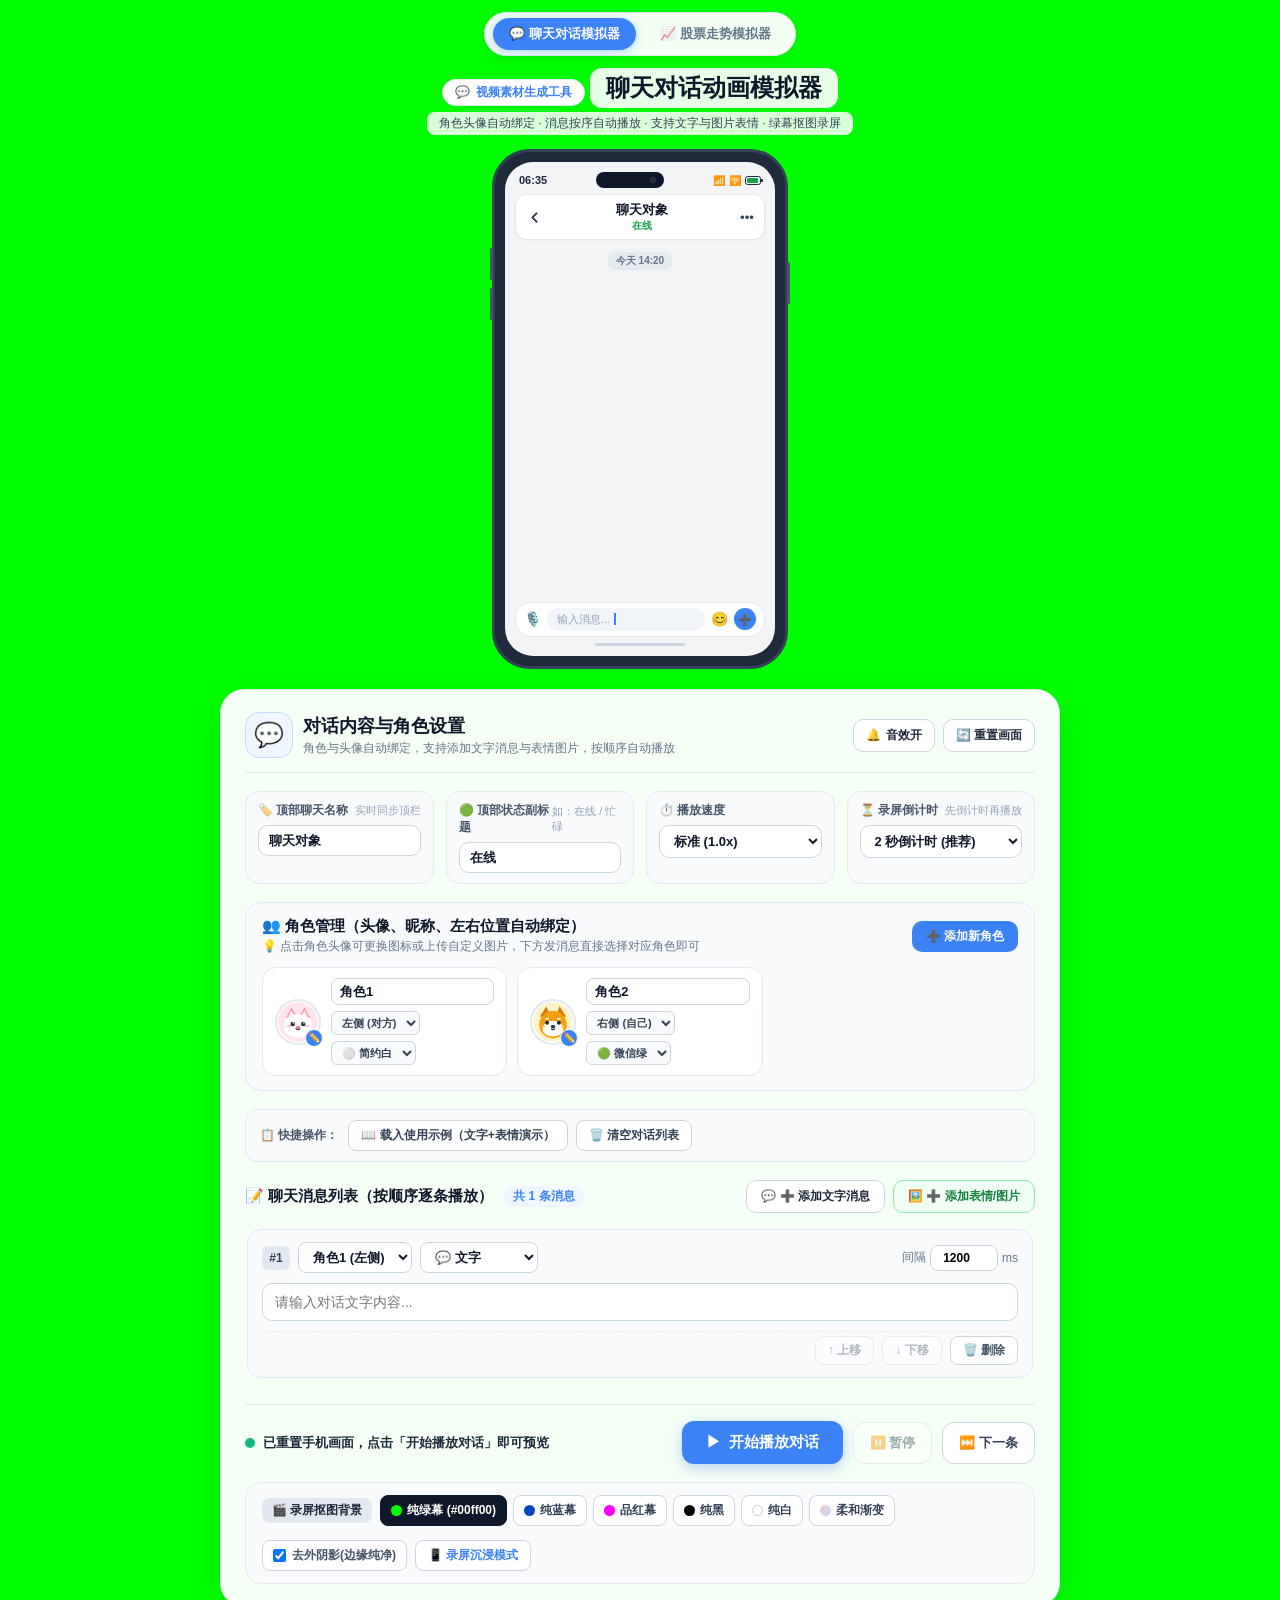
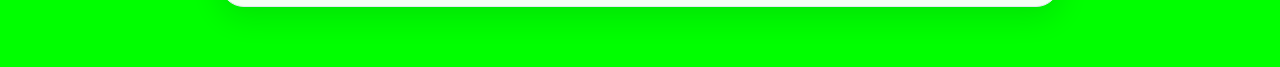
==== commit cce4ae93: "Refactor UI: set chat simulator as default index, compact mobile phone frame, vertical message cards" ====
--- a/chat.html
+++ b/chat.html
@@ -4,7 +4,7 @@
 <head>
   <meta charset="UTF-8">
   <meta name="viewport" content="width=device-width, initial-scale=1.0">
-  <title>萌系聊天动画模拟器 - Kawaii Chat Simulator</title>
+  <title>聊天对话动画模拟器 - 视频素材工具</title>
   <link rel="preconnect" href="https://fonts.googleapis.com">
   <link rel="preconnect" href="https://fonts.gstatic.com" crossorigin>
   <link
@@ -14,46 +14,34 @@
 </head>
 
 <body class="chroma-green chroma-active no-shadow">
-  <!-- 背景漂浮萌系装饰元素 (无人物，纯可爱星芒、云朵、小心心) -->
+  <!-- 背景装饰层（在非绿幕模式下显示） -->
   <div class="bg-decorations" aria-hidden="true">
     <div class="floating-bubble bubble-1"></div>
     <div class="floating-bubble bubble-2"></div>
     <div class="floating-bubble bubble-3"></div>
-    <div class="star-deco s1">✦</div>
-    <div class="star-deco s2">★</div>
-    <div class="star-deco s3">✦</div>
-    <div class="star-deco s4">✨</div>
-    <div class="star-deco s5">★</div>
-    <div class="cloud-deco c1">☁</div>
-    <div class="cloud-deco c2">☁</div>
   </div>
 
   <div class="main-container">
-    <!-- 顶部导航切换标签：股市走势 与 聊天动画 -->
+    <!-- 顶部导航切换标签：聊天对话 为第一页，股票走势 为第二页 -->
     <nav class="top-nav-bar">
-      <a href="index.html" class="nav-tab-link">
+      <a href="index.html" class="nav-tab-link active">
+        <span>💬 聊天对话模拟器</span>
+      </a>
+      <a href="stock.html" class="nav-tab-link">
         <span>📈 股票走势模拟器</span>
       </a>
-      <a href="chat.html" class="nav-tab-link active">
-        <span>💬 萌系聊天动画</span>
-      </a>
     </nav>
 
-    <!-- 顶部可爱标题与小介绍 -->
+    <!-- 顶部标题与功能简介 -->
     <header class="app-header">
-      <div class="header-badge"><span>💬</span> 萌萌通讯实验室 <span>✨</span></div>
-      <h1 class="app-title">Kawaii Chat Simulator</h1>
-      <p class="app-subtitle">角色头像自动绑定 · 灵动弹跳气泡 · 表情包连发 · 纯绿幕轻松抠图</p>
+      <div class="header-badge"><span>💬</span> 视频素材生成工具</div>
+      <h1 class="app-title">聊天对话动画模拟器</h1>
+      <p class="app-subtitle">角色头像自动绑定 · 消息按序自动播放 · 支持文字与图片表情 · 绿幕抠图录屏</p>
     </header>
 
-    <!-- 核心区：萌系智能手机模型容器 -->
+    <!-- 核心区：标准智能手机外框容器（无耳朵装饰，紧凑尺寸适配手机端完整显示与录屏） -->
     <section class="phone-stage">
-      <!-- 手机外框阴影与外壳 -->
       <div class="phone-case">
-        <!-- 可爱手机耳朵配件 (萌系小猫耳装饰) -->
-        <div class="phone-ear ear-left"></div>
-        <div class="phone-ear ear-right"></div>
-
         <!-- 侧边物理按键 -->
         <div class="phone-btn btn-vol-up"></div>
         <div class="phone-btn btn-vol-down"></div>
@@ -61,17 +49,17 @@
 
         <!-- 手机屏幕区域 -->
         <div class="phone-screen" id="phoneScreen">
-          <!-- 录屏前 2s 倒计时遮罩 -->
+          <!-- 录屏前倒计时遮罩 -->
           <div class="countdown-overlay" id="countdownOverlay" style="display: none;">
             <div class="countdown-modal-box">
               <div class="countdown-badge-icon">🎬</div>
               <div class="countdown-tip-text">录屏准备中</div>
               <div class="countdown-big-num" id="countdownNum">2</div>
-              <div class="countdown-sub-text">画面已自动对齐 · 即将开聊</div>
-            </div>
-          </div>
-
-          <!-- 屏幕顶端灵动岛/听筒 & 状态栏 -->
+              <div class="countdown-sub-text">画面已自动对齐 · 即将开始播放</div>
+            </div>
+          </div>
+
+          <!-- 屏幕顶端状态栏 -->
           <div class="status-bar">
             <span class="status-time" id="statusClock">14:20</span>
             <div class="dynamic-island">
@@ -79,9 +67,9 @@
               <span class="island-sensor"></span>
             </div>
             <div class="status-icons">
-              <span class="status-icon" title="满格信号">📶</span>
-              <span class="status-icon" title="满格Wi-Fi">🛜</span>
-              <span class="status-battery" title="满电状态"><span class="battery-level"></span></span>
+              <span class="status-icon" title="信号">📶</span>
+              <span class="status-icon" title="Wi-Fi">🛜</span>
+              <span class="status-battery" title="电量"><span class="battery-level"></span></span>
             </div>
           </div>
 
@@ -95,16 +83,16 @@
             </button>
             <div class="chat-header-info">
               <div class="chat-header-title-row">
-                <span class="chat-title-text" id="screenChatTitle">🐾 喵汪碎碎念群聊 (3)</span>
+                <span class="chat-title-text" id="screenChatTitle">聊天对象</span>
               </div>
-              <span class="chat-status-text" id="screenChatStatus">在线 · 点击右上角设置</span>
+              <span class="chat-status-text" id="screenChatStatus">在线</span>
             </div>
             <button class="chat-header-more-btn" type="button" title="更多">
               <span>•••</span>
             </button>
           </div>
 
-          <!-- 聊天内容区域（灵动弹跳气泡向下自动滚动） -->
+          <!-- 聊天内容区域（消息气泡向下自动滚动） -->
           <div class="chat-messages-container" id="chatMessagesContainer">
             <!-- 初始时间分割标签 -->
             <div class="chat-time-divider">
@@ -127,37 +115,37 @@
           <div class="chat-bottom-input-bar">
             <button class="input-tool-btn" type="button" title="语音">🎙️</button>
             <div class="fake-input-box">
-              <span class="fake-placeholder">发一条可爱的消息...</span>
+              <span class="fake-placeholder">输入消息...</span>
               <span class="fake-cursor"></span>
             </div>
-            <button class="input-tool-btn" type="button" title="表情包">😊</button>
-            <button class="input-tool-btn primary" type="button" title="更多插件">➕</button>
-          </div>
-
-          <!-- 手机底部小横条 Home Indicator -->
+            <button class="input-tool-btn" type="button" title="表情">😊</button>
+            <button class="input-tool-btn primary" type="button" title="更多">➕</button>
+          </div>
+
+          <!-- 手机底部指示条 -->
           <div class="phone-home-indicator"></div>
         </div>
       </div>
     </section>
 
-    <!-- 手机壳外面、网页底下：控件面板 (角色管理、聊天剧本编辑、播放控制) -->
+    <!-- 控件面板 (角色管理、对话编辑、播放与录屏控制) -->
     <section class="dashboard-controls">
       <div class="panel-card">
         <!-- 面板头部与快捷操作 -->
         <div class="panel-header">
           <div class="panel-title-group">
-            <span class="panel-icon">💌</span>
+            <span class="panel-icon">💬</span>
             <div>
-              <h2 class="panel-title">聊天剧本与角色控制器</h2>
-              <p class="panel-desc">角色与头像永久绑定，支持文本与可爱表情包，自动往下灵动弹跳播放</p>
+              <h2 class="panel-title">对话内容与角色设置</h2>
+              <p class="panel-desc">角色与头像自动绑定，支持添加文字消息与表情图片，按顺序自动播放</p>
             </div>
           </div>
           <div class="panel-quick-actions">
-            <button class="panel-icon-btn" id="toggleAudioBtn" type="button" title="开启/静音可爱音效">
-              <span id="audioIcon">🔔</span> <span id="audioText">萌音开</span>
-            </button>
-            <button class="panel-icon-btn" id="resetChatBtn" type="button" title="清空并回到初始状态">
-              🔄 清空重置
+            <button class="panel-icon-btn" id="toggleAudioBtn" type="button" title="开启/关闭消息提示音">
+              <span id="audioIcon">🔔</span> <span id="audioText">音效开</span>
+            </button>
+            <button class="panel-icon-btn" id="resetChatBtn" type="button" title="清空手机屏幕预览，回到待播放状态">
+              🔄 重置画面
             </button>
           </div>
         </div>
@@ -167,28 +155,28 @@
           <div class="config-card">
             <label class="field-label" for="chatTitleInput">
               <span>🏷️ 顶部聊天名称</span>
-              <span class="label-hint">实时同步手机顶栏</span>
-            </label>
-            <input type="text" id="chatTitleInput" class="cute-input" value="🐾 喵汪碎碎念群聊 (3)" maxlength="24">
+              <span class="label-hint">实时同步顶栏</span>
+            </label>
+            <input type="text" id="chatTitleInput" class="cute-input" value="聊天对象" maxlength="24">
           </div>
 
           <div class="config-card">
             <label class="field-label" for="chatStatusInput">
-              <span>🌱 顶部状态副标题</span>
-              <span class="label-hint">如：在线 / 正在输入</span>
-            </label>
-            <input type="text" id="chatStatusInput" class="cute-input" value="在线 · 萌系治愈日常" maxlength="20">
+              <span>🟢 顶部状态副标题</span>
+              <span class="label-hint">如：在线 / 忙碌</span>
+            </label>
+            <input type="text" id="chatStatusInput" class="cute-input" value="在线" maxlength="20">
           </div>
 
           <div class="config-card">
             <label class="field-label" for="chatSpeedSelect">
-              <span>⏱️ 播放节奏</span>
+              <span>⏱️ 播放速度</span>
             </label>
             <select id="chatSpeedSelect" class="cute-select">
-              <option value="1800">慢慢品味 (0.6x)</option>
-              <option value="1200" selected>标准可爱 (1.0x)</option>
-              <option value="800">轻快活力 (1.5x)</option>
-              <option value="500">超速冲刺 (2.2x)</option>
+              <option value="1800">慢速 (0.6x)</option>
+              <option value="1200" selected>标准 (1.0x)</option>
+              <option value="800">快速 (1.5x)</option>
+              <option value="500">倍速 (2.2x)</option>
             </select>
           </div>
 
@@ -201,17 +189,17 @@
               <option value="2" selected>2 秒倒计时 (推荐)</option>
               <option value="3">3 秒倒计时</option>
               <option value="5">5 秒倒计时</option>
-              <option value="0">无倒计时立即播</option>
+              <option value="0">无倒计时立即播放</option>
             </select>
           </div>
         </div>
 
-        <!-- 核心重点：角色管理区 (头像自动绑定，无需每条消息设置一次) -->
+        <!-- 角色管理区 -->
         <div class="character-manager-wrap">
           <div class="character-manager-header">
             <div class="character-header-left">
-              <h3 class="character-title">👥 聊天角色管理（头像、昵称、左右位置自动绑定）</h3>
-              <span class="character-tip">💡 在此为每个角色绑定专属头像与气泡风格，下方发消息直接选择角色即可！</span>
+              <h3 class="character-title">👥 角色管理（头像、昵称、左右位置自动绑定）</h3>
+              <span class="character-tip">💡 点击角色头像可更换图标或上传自定义图片，下方发消息直接选择对应角色即可</span>
             </div>
             <button class="cute-add-btn" id="btnAddCharacter" type="button">
               <span>➕ 添加新角色</span>
@@ -219,55 +207,39 @@
           </div>
 
           <!-- 角色卡片列表 -->
-          <div class="characters-grid" id="charactersGrid">
-            <!-- 动态渲染角色卡片 -->
-          </div>
-        </div>
-
-        <!-- 预设剧本快捷选择 -->
+          <div class="characters-grid" id="charactersGrid"></div>
+        </div>
+
+        <!-- 示例剧本快捷载入与清空 -->
         <div class="presets-row">
-          <span class="presets-title">✨ 一键载入萌系聊天剧本：</span>
+          <span class="presets-title">📋 快捷操作：</span>
           <div class="preset-btns">
-            <button class="preset-chip active" data-preset="supper">🍗 今晚吃什么大讨论</button>
-            <button class="preset-chip" data-preset="rich">💰 暴富后的第一件事</button>
-            <button class="preset-chip" data-preset="weekend">🏕️ 周末去哪里露营玩</button>
-            <button class="preset-chip" data-preset="comfort">🌸 温暖抱抱日常治愈</button>
-          </div>
-        </div>
-
-        <!-- 聊天记录消息编辑列表 (可添加文本 / 表情包，自动往下播放) -->
+            <button class="preset-chip" data-preset="demo" type="button">📖 载入使用示例（文字+表情演示）</button>
+            <button class="preset-chip" id="btnClearMessages" type="button">🗑️ 清空对话列表</button>
+          </div>
+        </div>
+
+        <!-- 聊天记录消息编辑列表（竖向卡片排布，方便手机与电脑端直接输入） -->
         <div class="messages-editor-wrap">
           <div class="messages-header">
             <div class="messages-header-left">
-              <h3 class="messages-title">📝 聊天消息列表（按顺序灵动弹出）</h3>
-              <span class="messages-count" id="messagesCountTag">共 6 条消息</span>
+              <h3 class="messages-title">📝 聊天消息列表（按顺序逐条播放）</h3>
+              <span class="messages-count" id="messagesCountTag">共 1 条消息</span>
             </div>
             <div class="message-add-buttons">
               <button class="cute-btn-secondary" id="btnAddTextMsgBtn" type="button">
                 <span>💬 ➕ 添加文字消息</span>
               </button>
               <button class="cute-btn-secondary sticker-accent" id="btnAddStickerMsgBtn" type="button">
-                <span>🎨 ➕ 发送可爱表情包</span>
-              </button>
-            </div>
-          </div>
-
-          <div class="messages-table-container">
-            <table class="cute-table" id="messagesTable">
-              <thead>
-                <tr>
-                  <th style="width: 50px;">序号</th>
-                  <th style="width: 140px;">发言角色 (自动绑定头像)</th>
-                  <th style="width: 100px;">类型</th>
-                  <th>消息内容 (文本或表情包)</th>
-                  <th style="width: 100px;">停顿等待</th>
-                  <th style="width: 110px;">操作</th>
-                </tr>
-              </thead>
-              <tbody id="messagesTableBody">
-                <!-- 动态渲染消息行 -->
-              </tbody>
-            </table>
+                <span>🖼️ ➕ 添加表情/图片</span>
+              </button>
+            </div>
+          </div>
+
+          <div class="messages-list-container" id="messagesListContainer">
+            <div class="messages-cards-list" id="messagesTableBody">
+              <!-- 动态渲染竖向排列的消息卡片 -->
+            </div>
           </div>
         </div>
 
@@ -275,13 +247,13 @@
         <div class="play-action-bar">
           <div class="play-status-indicator">
             <span class="status-pulse" id="statusPulseDot"></span>
-            <span class="status-tip-text" id="playStatusText">已就绪，点击「开始播放动画」观看灵动聊天</span>
+            <span class="status-tip-text" id="playStatusText">已就绪，填写消息内容后点击「开始播放」即可录制</span>
           </div>
 
           <div class="play-buttons-group">
             <button class="big-play-btn" id="btnPlayChat" type="button">
               <span class="btn-play-icon" id="playBtnIcon">▶</span>
-              <span class="btn-play-text" id="playBtnText">开始播放聊天动画</span>
+              <span class="btn-play-text" id="playBtnText">开始播放对话</span>
             </button>
             <button class="pause-step-btn" id="btnPauseChat" type="button" disabled>
               ⏸️ 暂停
@@ -292,12 +264,12 @@
           </div>
         </div>
 
-        <!-- 🎬 录屏专用工具栏：周边纯色色度抠图背景与录屏设置 (位于开始播放下方) -->
+        <!-- 录屏专用工具栏：周边纯色色度抠图背景与录屏设置 -->
         <div class="recording-toolbar bottom-toolbar">
           <div class="toolbar-left">
             <span class="toolbar-badge">🎬 录屏抠图背景</span>
             <div class="chroma-btn-group" id="chromaOptions">
-              <button type="button" class="chroma-btn active" data-color="green" title="纯色绿幕 (#00ff00) - 剪映/PR超级推荐，色度抠图最干净">
+              <button type="button" class="chroma-btn active" data-color="green" title="纯色绿幕 (#00ff00) - 适合视频剪辑软件色度抠图">
                 <span class="chroma-color-circle" style="background:#00ff00;"></span> 纯绿幕 (#00ff00)
               </button>
               <button type="button" class="chroma-btn" data-color="blue" title="纯色蓝幕 (#0047bb)">
@@ -312,18 +284,18 @@
               <button type="button" class="chroma-btn" data-color="white" title="纯白背景 (#ffffff)">
                 <span class="chroma-color-circle" style="background:#ffffff; border:1px solid #ccc;"></span> 纯白
               </button>
-              <button type="button" class="chroma-btn" data-color="cute" title="原版梦幻萌系渐变">
-                <span class="chroma-color-circle" style="background:linear-gradient(135deg, #ffc2d1, #b5e2fa);"></span> 萌系渐变
+              <button type="button" class="chroma-btn" data-color="cute" title="柔和渐变背景">
+                <span class="chroma-color-circle" style="background:linear-gradient(135deg, #ffc2d1, #b5e2fa);"></span> 柔和渐变
               </button>
             </div>
           </div>
           <div class="toolbar-right">
-            <label class="clean-edge-toggle" title="去除外发光柔和阴影，色度抠图时边缘绝对清晰无半透明杂色">
+            <label class="clean-edge-toggle" title="去除外框阴影，色度抠图时边缘清晰无杂色">
               <input type="checkbox" id="noShadowToggle" checked>
               <span>去外阴影(边缘纯净)</span>
             </label>
-            <button type="button" class="focus-mode-btn" id="focusModeBtn" title="全屏沉浸录制，仅保留手机居中，隐藏其他所有控件">
-              📱 录屏沉浸视角
+            <button type="button" class="focus-mode-btn" id="focusModeBtn" title="隐藏周边所有控制面板，仅保留手机画面居中">
+              📱 录屏沉浸模式
             </button>
           </div>
         </div>
@@ -331,54 +303,50 @@
     </section>
   </div>
 
-  <!-- 沉浸视角下用于恢复控件的安全悬浮按钮 (位于屏幕右上角安全区域，绝不遮挡手机录屏) -->
-  <button class="exit-focus-btn" id="exitFocusBtn" type="button" title="点击重新打开所有控件面板 (也可按 Esc 退出)">
-    <span>⚙️ 恢复控件面板</span>
+  <!-- 沉浸模式下用于恢复控件的悬浮按钮 -->
+  <button class="exit-focus-btn" id="exitFocusBtn" type="button" title="点击重新显示控制面板 (也可按 Esc 退出)">
+    <span>⚙️ 恢复控制面板</span>
   </button>
 
   <!-- 隐藏的文件选择器：用于为当前选定角色上传自定义头像 -->
   <input type="file" id="characterAvatarFileInput" accept="image/*" style="display: none;">
 
-  <!-- 隐藏的文件选择器：用于上传自定义表情包图片 -->
+  <!-- 隐藏的文件选择器：用于上传自定义表情包或图片 -->
   <input type="file" id="customStickerFileInput" accept="image/*" style="display: none;">
 
-  <!-- 角色头像选择模态弹窗 (无人物角色，纯萌物动物) -->
+  <!-- 角色头像选择模态弹窗 -->
   <div class="modal-overlay" id="avatarModal" style="display: none;">
     <div class="modal-card">
       <div class="modal-header">
-        <h3 class="modal-title">🐱 为角色选择萌宠头像</h3>
+        <h3 class="modal-title">选择角色头像</h3>
         <button class="modal-close-btn" id="closeAvatarModalBtn">✕</button>
       </div>
-      <p class="modal-subtitle">选择后，该角色发布的所有消息将自动永久绑定此头像</p>
-
-      <div class="preset-avatar-grid" id="presetAvatarGrid">
-        <!-- 预设萌宠选项 (猫咪、兔兔、柴犬、熊猫、仓鼠、小鸡、招财猪、小熊) -->
-      </div>
+      <p class="modal-subtitle">选择后，该角色发送的所有消息将自动使用此头像</p>
+
+      <div class="preset-avatar-grid" id="presetAvatarGrid"></div>
 
       <div class="modal-footer">
         <button class="upload-custom-btn" id="btnTriggerUploadAvatar">
-          📁 从电脑上传本地自定义头像
+          📁 从本地上传自定义头像图片
         </button>
       </div>
     </div>
   </div>
 
-  <!-- 可爱表情包选择模态弹窗 -->
+  <!-- 表情/图片选择模态弹窗 -->
   <div class="modal-overlay" id="stickerModal" style="display: none;">
     <div class="modal-card sticker-modal-card">
       <div class="modal-header">
-        <h3 class="modal-title">✨ 选择萌萌哒表情包</h3>
+        <h3 class="modal-title">选择表情或图片</h3>
         <button class="modal-close-btn" id="closeStickerModalBtn">✕</button>
       </div>
-      <p class="modal-subtitle">点击即可填入消息，伴随灵动弹跳动画与专属声效</p>
-
-      <div class="stickers-grid" id="stickersGrid">
-        <!-- 动态生成内置超萌表情包 -->
-      </div>
+      <p class="modal-subtitle">点击选择预设图标，或上传本地自定义表情包/图片</p>
+
+      <div class="stickers-grid" id="stickersGrid"></div>
 
       <div class="modal-footer">
         <button class="upload-custom-btn" id="btnTriggerUploadSticker">
-          🖼️ 上传电脑本地自定义表情包图片
+          🖼️ 从本地上传自定义表情或图片
         </button>
       </div>
     </div>
@@ -387,4 +355,4 @@
   <script src="chat-app.js"></script>
 </body>
 
-</html>+</html>
--- a/chat-style.css
+++ b/chat-style.css
@@ -1,59 +1,55 @@
 /* ==========================================================================
-   萌系聊天动画模拟器 - Kawaii Chat Simulator (Vanilla CSS)
-   风格：动漫萌系 (无人物角色，纯治愈萌宠、星芒、气泡与软糖质感)
+   聊天对话动画模拟器 - 样式表 (chat-style.css)
    ========================================================================== */
 
 :root {
-  /* 萌系核心色彩体系 */
-  --bg-gradient: linear-gradient(135deg, #fff0f5 0%, #fdf2f8 35%, #f0f7ff 70%, #fef3c7 100%);
-  --phone-case-color: #ffd6e0;
-  --phone-case-border: #ffaec0;
-  --phone-screen-bg: #fffbfd;
-  --phone-shadow: 0 25px 60px -15px rgba(255, 143, 171, 0.45), 0 12px 25px -8px rgba(186, 104, 200, 0.25);
-
-  --primary-pink: #ff6584;
-  --primary-pink-dark: #e84368;
-  --primary-pink-light: #ffc2d1;
-
-  --bubble-pink: linear-gradient(135deg, #ffe0e9 0%, #ffd1dc 100%);
-  --bubble-pink-text: #4a2835;
-  --bubble-green: linear-gradient(135deg, #dcfce7 0%, #bbf7d0 100%);
-  --bubble-green-text: #164e32;
+  --bg-gradient: linear-gradient(135deg, #f8fafc 0%, #f1f5f9 45%, #eef2ff 100%);
+  --phone-case-color: #1e293b;
+  --phone-case-border: #334155;
+  --phone-screen-bg: #f5f7fa;
+  --phone-shadow: 0 22px 50px -12px rgba(15, 23, 42, 0.35), 0 10px 20px -8px rgba(15, 23, 42, 0.2);
+
+  --primary-accent: #3b82f6;
+  --primary-accent-dark: #2563eb;
+  --primary-accent-light: #dbeafe;
+
+  --bubble-white: #ffffff;
+  --bubble-white-text: #1e293b;
+  --bubble-green: #95ec69;
+  --bubble-green-text: #0f172a;
+  --bubble-blue: linear-gradient(135deg, #e0f2fe 0%, #bae6fd 100%);
+  --bubble-blue-text: #0c4a6e;
+  --bubble-pink: linear-gradient(135deg, #ffe4e6 0%, #fecdd3 100%);
+  --bubble-pink-text: #881337;
   --bubble-yellow: linear-gradient(135deg, #fef9c3 0%, #fef08a 100%);
-  --bubble-yellow-text: #583c07;
+  --bubble-yellow-text: #713f12;
   --bubble-purple: linear-gradient(135deg, #f3e8ff 0%, #e9d5ff 100%);
-  --bubble-purple-text: #43215c;
-  --bubble-blue: linear-gradient(135deg, #e0f2fe 0%, #bae6fd 100%);
-  --bubble-blue-text: #163f5d;
-  --bubble-white: linear-gradient(135deg, #ffffff 0%, #fdf4f7 100%);
-  --bubble-white-text: #372b3a;
-
-  --text-main: #372b3a;
-  --text-muted: #8b7d90;
-  --text-hint: #b0a3b5;
+  --bubble-purple-text: #581c87;
+
+  --text-main: #1e293b;
+  --text-muted: #64748b;
+  --text-hint: #94a3b8;
 
   --bounce-spring: cubic-bezier(0.34, 1.56, 0.64, 1);
-  --jelly-spring: cubic-bezier(0.175, 0.885, 0.32, 1.275);
 }
 
 *, *::before, *::after {
   box-sizing: border-box;
   margin: 0;
   padding: 0;
-  user-select: none;
 }
 
 body {
   min-height: 100vh;
   background: var(--bg-gradient);
-  font-family: 'Fredoka', 'Quicksand', -apple-system, BlinkMacSystemFont, "Segoe UI", "PingFang SC", "Microsoft YaHei", sans-serif;
+  font-family: -apple-system, BlinkMacSystemFont, "Segoe UI", "PingFang SC", "Hiragino Sans GB", "Microsoft YaHei", sans-serif;
   color: var(--text-main);
   overflow-x: hidden;
   position: relative;
   display: flex;
   flex-direction: column;
   align-items: center;
-  padding-bottom: 60px;
+  padding-bottom: 48px;
   transition: background 0.3s ease;
 }
 
@@ -65,57 +61,62 @@
 body.chroma-white { background: #ffffff !important; }
 
 body.chroma-active .bg-decorations { display: none !important; }
-
 body.no-shadow .phone-case { box-shadow: none !important; }
 
 /* 沉浸全屏录制模式：隐藏周围所有控件，仅保留居中的手机 */
+body.focus-mode {
+  min-height: 100dvh;
+  justify-content: center;
+  padding-bottom: 0;
+}
+
 body.focus-mode .top-nav-bar,
 body.focus-mode .app-header,
 body.focus-mode .dashboard-controls {
   display: none !important;
 }
 
-/* 恢复控件面板的安全悬浮按钮 (固定在右上角安全区，绝不遮挡手机居中录制画面) */
+body.focus-mode .main-container {
+  padding: 8px;
+  justify-content: center;
+}
+
+body.focus-mode .phone-stage {
+  margin-bottom: 0;
+}
+
+/* 恢复控制面板的安全悬浮按钮 */
 .exit-focus-btn {
   display: none;
   position: fixed;
-  top: 20px;
-  right: 24px;
+  top: 10px;
+  right: 10px;
   z-index: 99999;
   background: rgba(255, 255, 255, 0.96);
-  border: 2px solid #ff477e;
-  color: #ff477e;
-  padding: 10px 20px;
+  border: 1.5px solid #334155;
+  color: #1e293b;
+  padding: 7px 14px;
   border-radius: 999px;
-  font-size: 14px;
+  font-size: 12px;
   font-weight: 700;
   cursor: pointer;
-  box-shadow: 0 8px 24px rgba(0, 0, 0, 0.22);
-  font-family: inherit;
-  transition: all 0.25s var(--bounce-spring);
+  box-shadow: 0 4px 16px rgba(0, 0, 0, 0.2);
+  font-family: inherit;
+  transition: all 0.2s ease;
 }
 
 .exit-focus-btn:hover {
-  transform: scale(1.08) translateY(-2px);
-  background: #ff477e;
+  background: #1e293b;
   color: #ffffff;
-  box-shadow: 0 12px 30px rgba(255, 71, 126, 0.45);
 }
 
 body.focus-mode .exit-focus-btn {
   display: flex;
   align-items: center;
-  gap: 8px;
-  animation: bounceIn 0.35s var(--bounce-spring);
-}
-
-@keyframes bounceIn {
-  0% { transform: scale(0.3); opacity: 0; }
-  70% { transform: scale(1.15); }
-  100% { transform: scale(1); opacity: 1; }
-}
-
-/* 萌系背景动态漂浮物 (无人物) */
+  gap: 6px;
+}
+
+/* 背景光晕装饰 */
 .bg-decorations {
   position: fixed;
   inset: 0;
@@ -127,58 +128,20 @@
 .floating-bubble {
   position: absolute;
   border-radius: 50%;
-  filter: blur(40px);
-  opacity: 0.55;
-  animation: floatBubble 12s ease-in-out infinite alternate;
-}
-.bubble-1 { width: 380px; height: 380px; background: #ffb7b2; top: -80px; left: -80px; }
-.bubble-2 { width: 320px; height: 320px; background: #b5e2fa; bottom: 8%; right: -60px; animation-duration: 16s; }
-.bubble-3 { width: 260px; height: 260px; background: #e7c6ff; top: 40%; left: 60%; animation-duration: 14s; }
-
-@keyframes floatBubble {
-  0% { transform: translate(0, 0) scale(1); }
-  50% { transform: translate(30px, 40px) scale(1.08); }
-  100% { transform: translate(-20px, 25px) scale(0.95); }
-}
-
-.star-deco {
-  position: absolute;
-  color: #ffb703;
-  opacity: 0.7;
-  animation: twinkle 3s ease-in-out infinite alternate;
-}
-.s1 { top: 12%; left: 12%; font-size: 24px; animation-delay: 0.2s; color: #ff6584; }
-.s2 { top: 28%; left: 85%; font-size: 28px; animation-delay: 1.1s; color: #ffb703; }
-.s3 { top: 75%; left: 8%; font-size: 22px; animation-delay: 0.6s; color: #a78bfa; }
-.s4 { top: 85%; left: 90%; font-size: 26px; animation-delay: 1.8s; }
-.s5 { top: 48%; left: 6%; font-size: 20px; animation-delay: 2.2s; color: #34d399; }
-
-.cloud-deco {
-  position: absolute;
-  font-size: 48px;
-  color: rgba(255, 255, 255, 0.75);
-  animation: cloudDrift 24s linear infinite;
-}
-.c1 { top: 18%; left: -60px; }
-.c2 { top: 62%; left: -100px; animation-delay: 12s; font-size: 38px; }
-
-@keyframes twinkle {
-  0% { transform: scale(0.7) rotate(0deg); opacity: 0.4; }
-  100% { transform: scale(1.25) rotate(15deg); opacity: 1; }
-}
-
-@keyframes cloudDrift {
-  0% { transform: translateX(0); }
-  100% { transform: translateX(calc(100vw + 150px)); }
-}
+  filter: blur(50px);
+  opacity: 0.45;
+}
+.bubble-1 { width: 340px; height: 340px; background: #bfdbfe; top: -80px; left: -80px; }
+.bubble-2 { width: 300px; height: 300px; background: #ddd6fe; bottom: 8%; right: -60px; }
+.bubble-3 { width: 240px; height: 240px; background: #fbcfe8; top: 40%; left: 60%; }
 
 /* 主容器 */
 .main-container {
   position: relative;
   z-index: 1;
   width: 100%;
-  max-width: 980px;
-  padding: 16px 20px;
+  max-width: 880px;
+  padding: 12px 14px;
   display: flex;
   flex-direction: column;
   align-items: center;
@@ -187,43 +150,42 @@
 /* 顶部导航切换标签 */
 .top-nav-bar {
   display: inline-flex;
-  gap: 12px;
-  background: rgba(255, 255, 255, 0.9);
-  padding: 6px 10px;
+  gap: 8px;
+  background: rgba(255, 255, 255, 0.95);
+  padding: 5px 8px;
   border-radius: 999px;
-  box-shadow: 0 4px 16px rgba(255, 143, 171, 0.18);
-  border: 1.5px solid #ffe2e8;
-  margin-bottom: 16px;
+  box-shadow: 0 4px 14px rgba(15, 23, 42, 0.08);
+  border: 1px solid #e2e8f0;
+  margin-bottom: 12px;
 }
 
 .nav-tab-link {
   display: flex;
   align-items: center;
   gap: 6px;
-  padding: 8px 18px;
+  padding: 7px 16px;
   border-radius: 999px;
   font-size: 13px;
   font-weight: 700;
   text-decoration: none;
   color: var(--text-muted);
-  transition: all 0.2s var(--bounce-spring);
+  transition: all 0.2s ease;
 }
 
 .nav-tab-link:hover {
-  color: #ff477e;
-  transform: translateY(-1px);
+  color: var(--primary-accent);
 }
 
 .nav-tab-link.active {
-  background: linear-gradient(135deg, #ff477e, #ff8da1);
+  background: var(--primary-accent);
   color: #ffffff;
-  box-shadow: 0 4px 12px rgba(255, 71, 126, 0.35);
+  box-shadow: 0 2px 8px rgba(59, 130, 246, 0.35);
 }
 
 /* 顶部标题区 */
 .app-header {
   text-align: center;
-  margin-bottom: 18px;
+  margin-bottom: 14px;
 }
 
 .header-badge {
@@ -231,283 +193,142 @@
   align-items: center;
   gap: 6px;
   background: #ffffff;
-  padding: 5px 14px;
+  padding: 4px 12px;
   border-radius: 999px;
   font-size: 12px;
   font-weight: 700;
-  color: #ff5277;
-  box-shadow: 0 4px 12px rgba(255, 101, 132, 0.15);
-  border: 1.5px solid #ffe2e8;
-  margin-bottom: 8px;
+  color: var(--primary-accent);
+  box-shadow: 0 2px 8px rgba(15, 23, 42, 0.06);
+  border: 1px solid #e2e8f0;
+  margin-bottom: 6px;
 }
 
 .app-title {
-  font-size: 32px;
+  font-size: 24px;
   font-weight: 700;
-  background: linear-gradient(135deg, #ff477e 0%, #ff8da1 50%, #9061f9 100%);
-  -webkit-background-clip: text;
-  -webkit-text-fill-color: transparent;
-  letter-spacing: -0.5px;
+  color: #0f172a;
+  background: rgba(255, 255, 255, 0.9);
+  padding: 4px 16px;
+  border-radius: 12px;
+  display: inline-block;
   margin-bottom: 4px;
 }
 
 .app-subtitle {
-  font-size: 14px;
-  color: var(--text-muted);
+  font-size: 12px;
+  color: #334155;
+  background: rgba(255, 255, 255, 0.85);
+  padding: 3px 12px;
+  border-radius: 8px;
   font-weight: 500;
 }
 
-/* 录屏专属工具栏样式 */
-.recording-toolbar {
-  width: 100%;
-  max-width: 860px;
-  background: rgba(255, 255, 255, 0.95);
-  backdrop-filter: blur(12px);
-  border-radius: 24px;
-  padding: 12px 18px;
-  margin-bottom: 20px;
-  display: flex;
-  align-items: center;
-  justify-content: space-between;
-  gap: 16px;
-  border: 2px solid #ffffff;
-  box-shadow: 0 8px 24px rgba(255, 143, 171, 0.15);
-}
-
-/* 放在播放按钮下方时的样式 */
-.recording-toolbar.bottom-toolbar {
-  margin-top: 22px;
-  margin-bottom: 0;
-  width: 100%;
-  max-width: 100%;
-  background: #fff8fb;
-  border: 1.5px solid #ffd6e0;
-}
-
-@media (max-width: 768px) {
-  .recording-toolbar {
-    flex-direction: column;
-    align-items: flex-start;
-  }
-}
-
-.toolbar-left, .toolbar-right {
-  display: flex;
-  align-items: center;
-  gap: 10px;
-  flex-wrap: wrap;
-}
-
-.toolbar-badge {
-  font-size: 12px;
-  font-weight: 700;
-  color: #ff477e;
-  background: #ffe5ec;
-  padding: 4px 10px;
-  border-radius: 12px;
-  white-space: nowrap;
-}
-
-.chroma-btn-group {
-  display: flex;
-  align-items: center;
-  gap: 6px;
-  flex-wrap: wrap;
-}
-
-.chroma-btn {
-  display: inline-flex;
-  align-items: center;
-  gap: 5px;
-  background: #ffffff;
-  border: 1.5px solid #ffe2e8;
-  padding: 6px 11px;
-  border-radius: 12px;
-  font-size: 12px;
-  font-weight: 700;
-  color: #372b3a;
-  cursor: pointer;
-  transition: all 0.2s var(--bounce-spring);
-  font-family: inherit;
-}
-
-.chroma-btn:hover {
-  transform: translateY(-2px);
-  border-color: #ff6584;
-}
-
-.chroma-btn.active {
-  background: #ff5277;
-  color: #ffffff;
-  border-color: #ff5277;
-  box-shadow: 0 4px 10px rgba(255, 82, 119, 0.35);
-}
-
-.chroma-color-circle {
-  width: 12px;
-  height: 12px;
-  border-radius: 50%;
-  display: inline-block;
-  box-shadow: 0 1px 3px rgba(0,0,0,0.2);
-}
-
-.clean-edge-toggle {
-  display: inline-flex;
-  align-items: center;
-  gap: 6px;
-  font-size: 11px;
-  font-weight: 700;
-  color: #5d4d62;
-  cursor: pointer;
-  background: #fff5f8;
-  padding: 6px 11px;
-  border-radius: 12px;
-  border: 1px dashed #ffaec0;
-}
-
-.clean-edge-toggle input {
-  accent-color: #ff477e;
-  cursor: pointer;
-}
-
-.focus-mode-btn {
-  background: #ffffff;
-  border: 1.5px solid #ffd6e0;
-  padding: 6px 13px;
-  border-radius: 12px;
-  font-size: 11px;
-  font-weight: 700;
-  color: #ff477e;
-  cursor: pointer;
-  transition: all 0.2s;
-  font-family: inherit;
-}
-
-.focus-mode-btn:hover {
-  background: #ff5277;
-  color: #ffffff;
-  border-color: #ff5277;
-}
-
 /* ==========================================================================
-   核心手机模型 (Phone Stage)
+   核心手机模型 (紧凑尺寸，确保手机端不切屏也能完整显示并录屏)
    ========================================================================== */
 .phone-stage {
   display: flex;
   justify-content: center;
-  margin-bottom: 34px;
+  margin-bottom: 20px;
+  width: 100%;
 }
 
 .phone-case {
   position: relative;
-  width: 375px;
-  height: 720px;
+  width: 296px;
+  height: 520px;
   background: var(--phone-case-color);
-  border-radius: 54px;
-  padding: 14px;
-  box-shadow: var(--phone-shadow),
-              inset 0 2px 4px rgba(255, 255, 255, 0.8),
-              inset 0 -3px 6px rgba(230, 140, 165, 0.5);
-  border: 4px solid var(--phone-case-border);
-  transition: transform 0.4s var(--bounce-spring);
-}
-
-.phone-ear {
+  border-radius: 38px;
+  padding: 10px;
+  box-shadow: var(--phone-shadow);
+  border: 3px solid var(--phone-case-border);
+  flex-shrink: 0;
+}
+
+/* 手机端进一步缩小，保证在小屏手机浏览器中也能四周留有绿幕余量完整录屏 */
+@media (max-width: 480px) {
+  .phone-case {
+    width: 268px;
+    height: 468px;
+    border-radius: 34px;
+    padding: 8px;
+  }
+}
+
+.phone-btn {
   position: absolute;
-  width: 50px;
-  height: 38px;
-  background: var(--phone-case-color);
-  border: 3.5px solid var(--phone-case-border);
-  top: -18px;
-  border-radius: 50% 50% 15% 15%;
-  z-index: -1;
-  box-shadow: inset 0 2px 3px rgba(255, 255, 255, 0.6);
-}
-.phone-ear::after {
-  content: '';
-  position: absolute;
-  width: 28px;
-  height: 20px;
-  background: #ffb4c6;
-  border-radius: 50% 50% 15% 15%;
-  bottom: 4px;
-  left: 8px;
-}
-.ear-left { left: 45px; transform: rotate(-18deg); }
-.ear-right { right: 45px; transform: rotate(18deg); }
-
-.phone-btn { position: absolute; background: #ff9cb3; border-radius: 3px; }
-.btn-vol-up { left: -8px; top: 130px; width: 5px; height: 44px; }
-.btn-vol-down { left: -8px; top: 185px; width: 5px; height: 44px; }
-.btn-power { right: -8px; top: 145px; width: 5px; height: 58px; }
+  background: #475569;
+  border-radius: 2px;
+}
+.btn-vol-up { left: -5px; top: 96px; width: 3px; height: 32px; }
+.btn-vol-down { left: -5px; top: 136px; width: 3px; height: 32px; }
+.btn-power { right: -5px; top: 110px; width: 3px; height: 42px; }
 
 .phone-screen {
   position: relative;
   width: 100%;
   height: 100%;
-  background: #fff8fb;
-  border-radius: 42px;
+  background: #f3f4f6;
+  border-radius: 28px;
   overflow: hidden;
   display: flex;
   flex-direction: column;
-  padding: 12px 14px 18px 14px;
-  box-shadow: inset 0 0 16px rgba(255, 182, 193, 0.2);
-}
-
-/* 屏幕反光玻璃微光 */
-.phone-screen::before {
-  content: '';
-  position: absolute;
-  top: 0;
-  left: -80px;
-  width: 180px;
-  height: 100%;
-  background: linear-gradient(105deg, rgba(255, 255, 255, 0) 30%, rgba(255, 255, 255, 0.3) 50%, rgba(255, 255, 255, 0) 70%);
-  transform: skewX(-20deg);
-  pointer-events: none;
-  z-index: 10;
-}
-
-/* 状态栏 & 灵动岛 */
+  padding: 8px 10px 10px 10px;
+}
+
+@media (max-width: 480px) {
+  .phone-screen {
+    border-radius: 26px;
+    padding: 6px 8px 8px 8px;
+  }
+}
+
+/* 状态栏 & 顶部听筒区域 */
 .status-bar {
   display: flex;
   align-items: center;
   justify-content: space-between;
-  height: 26px;
-  padding: 0 6px;
-  font-size: 13px;
+  height: 20px;
+  padding: 0 4px;
+  font-size: 11px;
   font-weight: 700;
-  color: #4a3e4e;
+  color: #1e293b;
   z-index: 5;
+  flex-shrink: 0;
 }
 
 .dynamic-island {
-  width: 86px;
-  height: 20px;
-  background: #231b26;
-  border-radius: 20px;
+  width: 68px;
+  height: 16px;
+  background: #0f172a;
+  border-radius: 16px;
   display: flex;
   align-items: center;
   justify-content: flex-end;
-  padding-right: 10px;
+  padding-right: 8px;
 }
 
 .island-camera {
-  width: 7px;
-  height: 7px;
-  background: #111;
+  width: 6px;
+  height: 6px;
+  background: #1e293b;
   border-radius: 50%;
-  border: 1.5px solid #2e2633;
-}
-
-.status-icons { display: flex; align-items: center; gap: 5px; font-size: 11px; }
+  border: 1px solid #334155;
+}
+
+.status-icons {
+  display: flex;
+  align-items: center;
+  gap: 4px;
+  font-size: 10px;
+}
 
 .status-battery {
   display: inline-block;
-  width: 18px;
-  height: 10px;
-  border: 1.5px solid #4a3e4e;
-  border-radius: 3px;
+  width: 16px;
+  height: 9px;
+  border: 1.5px solid #1e293b;
+  border-radius: 2.5px;
   padding: 1px;
   position: relative;
 }
@@ -516,16 +337,16 @@
   position: absolute;
   right: -3px;
   top: 2px;
-  width: 2px;
+  width: 1.5px;
   height: 3px;
-  background: #4a3e4e;
+  background: #1e293b;
   border-radius: 0 1px 1px 0;
 }
 .battery-level {
   display: block;
   width: 90%;
   height: 100%;
-  background: #22c55e;
+  background: #16a34a;
   border-radius: 1px;
 }
 
@@ -534,38 +355,32 @@
   display: flex;
   align-items: center;
   justify-content: space-between;
-  padding: 8px 8px 10px 8px;
-  background: rgba(255, 255, 255, 0.9);
-  backdrop-filter: blur(10px);
-  border-radius: 20px;
-  border: 1px solid #ffe2e8;
-  margin-top: 6px;
-  margin-bottom: 8px;
-  box-shadow: 0 3px 10px rgba(255, 143, 171, 0.12);
+  padding: 6px 8px;
+  background: #ffffff;
+  border-radius: 12px;
+  border: 1px solid #e2e8f0;
+  margin-top: 4px;
+  margin-bottom: 6px;
+  box-shadow: 0 1px 3px rgba(0, 0, 0, 0.04);
   z-index: 5;
+  flex-shrink: 0;
 }
 
 .chat-header-back-btn, .chat-header-more-btn {
   background: none;
   border: none;
-  color: #ff5277;
+  color: #334155;
   cursor: pointer;
   display: flex;
   align-items: center;
   justify-content: center;
-  padding: 4px;
-  border-radius: 10px;
-  transition: transform 0.2s var(--bounce-spring);
-}
-
-.chat-header-back-btn:hover, .chat-header-more-btn:hover {
-  transform: scale(1.15);
-  background: #fff0f5;
+  padding: 2px;
+  border-radius: 6px;
 }
 
 .header-icon-svg {
-  width: 20px;
-  height: 20px;
+  width: 17px;
+  height: 17px;
 }
 
 .chat-header-info {
@@ -578,97 +393,80 @@
 .chat-header-title-row {
   display: flex;
   align-items: center;
-  gap: 6px;
+  gap: 4px;
 }
 
 .chat-title-text {
-  font-size: 14px;
+  font-size: 13px;
   font-weight: 700;
-  color: #2b1f2e;
-  max-width: 170px;
+  color: #0f172a;
+  max-width: 150px;
   white-space: nowrap;
   overflow: hidden;
   text-overflow: ellipsis;
 }
 
-.chat-title-badge {
-  font-size: 9px;
-  font-weight: 700;
-  color: #ffffff;
-  background: #ff5277;
-  padding: 1px 6px;
-  border-radius: 6px;
-}
-
 .chat-status-text {
   font-size: 10px;
   font-weight: 600;
-  color: #ff8da1;
+  color: #16a34a;
 }
 
 /* ==========================================================================
-   聊天消息内容区域与灵动弹跳动画 (Chat Messages)
+   聊天消息内容区域与动画 (Chat Messages)
    ========================================================================== */
 .chat-messages-container {
   flex: 1;
   overflow-y: auto;
-  padding: 6px 4px;
+  padding: 4px 2px;
   display: flex;
   flex-direction: column;
-  gap: 12px;
+  gap: 8px;
   scroll-behavior: smooth;
 }
 
 .chat-messages-container::-webkit-scrollbar {
-  width: 4px;
+  width: 3px;
 }
 .chat-messages-container::-webkit-scrollbar-thumb {
-  background: rgba(255, 182, 193, 0.4);
-  border-radius: 4px;
+  background: rgba(148, 163, 184, 0.4);
+  border-radius: 3px;
 }
 
 .chat-time-divider {
   display: flex;
   justify-content: center;
-  margin: 4px 0 6px 0;
+  margin: 2px 0 4px 0;
 }
 
 .time-badge {
   font-size: 10px;
   font-weight: 600;
-  color: #b0a3b5;
-  background: rgba(255, 255, 255, 0.85);
-  padding: 2px 10px;
-  border-radius: 10px;
-  border: 1px solid #ffe8ee;
+  color: #64748b;
+  background: rgba(226, 232, 240, 0.7);
+  padding: 2px 8px;
+  border-radius: 6px;
 }
 
 .chat-messages-list {
   display: flex;
   flex-direction: column;
-  gap: 12px;
+  gap: 9px;
 }
 
 /* 消息行基础结构 */
 .chat-msg-row {
   display: flex;
   align-items: flex-start;
-  gap: 9px;
-  animation: messagePopIn 0.55s var(--bounce-spring) forwards;
+  gap: 7px;
+  animation: messagePopIn 0.35s ease-out forwards;
   transform-origin: bottom center;
 }
 
 @keyframes messagePopIn {
   0% {
-    transform: scale(0.3) translateY(28px);
+    transform: scale(0.85) translateY(12px);
     opacity: 0;
-  }
-  65% {
-    transform: scale(1.08) translateY(-4px);
-    opacity: 1;
-  }
-  85% {
-    transform: scale(0.96) translateY(2px);
   }
   100% {
     transform: scale(1) translateY(0);
@@ -676,36 +474,28 @@
   }
 }
 
-/* 左侧消息 */
 .chat-msg-row.left {
   flex-direction: row;
 }
 
-/* 右侧消息 (自己) */
 .chat-msg-row.right {
   flex-direction: row-reverse;
 }
 
 /* 头像外框 */
 .msg-avatar-wrap {
-  width: 42px;
-  height: 42px;
+  width: 32px;
+  height: 32px;
   border-radius: 50%;
   flex-shrink: 0;
   position: relative;
-  box-shadow: 0 4px 10px rgba(255, 101, 132, 0.2);
-  border: 2px solid #ffffff;
+  box-shadow: 0 2px 5px rgba(0, 0, 0, 0.08);
+  border: 1.5px solid #ffffff;
   background: #ffffff;
   overflow: hidden;
   display: flex;
   align-items: center;
   justify-content: center;
-  animation: avatarJump 0.5s var(--bounce-spring);
-}
-
-@keyframes avatarJump {
-  0%, 100% { transform: translateY(0); }
-  40% { transform: translateY(-8px) scale(1.1); }
 }
 
 .msg-avatar-img {
@@ -715,7 +505,7 @@
   border-radius: 50%;
 }
 
-.msg-avatar-svg {
+.msg-avatar-wrap svg {
   width: 100%;
   height: 100%;
 }
@@ -724,7 +514,7 @@
 .msg-content-col {
   display: flex;
   flex-direction: column;
-  max-width: 72%;
+  max-width: 75%;
 }
 
 .chat-msg-row.left .msg-content-col {
@@ -736,49 +526,43 @@
 }
 
 .msg-sender-name {
-  font-size: 11px;
-  font-weight: 700;
-  color: var(--text-muted);
-  margin-bottom: 3px;
-  padding: 0 4px;
+  font-size: 10px;
+  font-weight: 600;
+  color: #64748b;
+  margin-bottom: 2px;
+  padding: 0 2px;
 }
 
 /* 气泡本体 */
 .msg-bubble {
   position: relative;
-  padding: 10px 14px;
-  border-radius: 20px;
-  font-size: 13px;
-  font-weight: 600;
+  padding: 7px 11px;
+  border-radius: 14px;
+  font-size: 12px;
+  font-weight: 500;
   line-height: 1.45;
   word-break: break-word;
-  box-shadow: 0 4px 14px rgba(255, 143, 171, 0.16);
-  border: 1px solid rgba(255, 255, 255, 0.8);
-  transition: transform 0.2s var(--bounce-spring);
-}
-
-.msg-bubble:hover {
-  transform: scale(1.03);
-}
-
-/* 气泡角尖设计 */
+  box-shadow: 0 1px 3px rgba(0, 0, 0, 0.06);
+  border: 1px solid rgba(0, 0, 0, 0.04);
+}
+
 .chat-msg-row.left .msg-bubble {
-  border-top-left-radius: 6px;
+  border-top-left-radius: 4px;
 }
 
 .chat-msg-row.right .msg-bubble {
-  border-top-right-radius: 6px;
-}
-
-/* 各色气泡风格绑定 */
+  border-top-right-radius: 4px;
+}
+
+/* 各色气泡风格 */
+.bubble-theme-white { background: var(--bubble-white); color: var(--bubble-white-text); }
+.bubble-theme-green { background: var(--bubble-green); color: var(--bubble-green-text); }
+.bubble-theme-blue { background: var(--bubble-blue); color: var(--bubble-blue-text); }
 .bubble-theme-pink { background: var(--bubble-pink); color: var(--bubble-pink-text); }
-.bubble-theme-green { background: var(--bubble-green); color: var(--bubble-green-text); }
 .bubble-theme-yellow { background: var(--bubble-yellow); color: var(--bubble-yellow-text); }
 .bubble-theme-purple { background: var(--bubble-purple); color: var(--bubble-purple-text); }
-.bubble-theme-blue { background: var(--bubble-blue); color: var(--bubble-blue-text); }
-.bubble-theme-white { background: var(--bubble-white); color: var(--bubble-white-text); }
-
-/* 表情包气泡样式 (纯萌宠/微表情，无边框高亮弹跳) */
+
+/* 表情/图片气泡样式 */
 .msg-bubble.is-sticker {
   background: transparent !important;
   box-shadow: none !important;
@@ -787,28 +571,19 @@
 }
 
 .msg-sticker-img {
-  width: 95px;
-  height: 95px;
+  width: 72px;
+  height: 72px;
   object-fit: contain;
   display: block;
-  filter: drop-shadow(0 6px 12px rgba(255, 101, 132, 0.25));
-  animation: stickerBounce 0.7s var(--bounce-spring);
-}
-
-@keyframes stickerBounce {
-  0% { transform: scale(0.2) rotate(-15deg); }
-  60% { transform: scale(1.18) rotate(6deg); }
-  100% { transform: scale(1) rotate(0deg); }
+  border-radius: 8px;
 }
 
 .msg-sticker-svg-wrap {
-  width: 95px;
-  height: 95px;
+  width: 72px;
+  height: 72px;
   display: flex;
   align-items: center;
   justify-content: center;
-  filter: drop-shadow(0 6px 14px rgba(255, 101, 132, 0.25));
-  animation: stickerBounce 0.7s var(--bounce-spring);
 }
 
 .msg-sticker-svg-wrap svg {
@@ -820,16 +595,16 @@
 .typing-bubble-wrap {
   display: flex;
   align-items: center;
-  gap: 8px;
-  margin-top: 4px;
+  gap: 6px;
+  margin-top: 2px;
 }
 
 .typing-avatar {
-  width: 32px;
-  height: 32px;
+  width: 26px;
+  height: 26px;
   border-radius: 50%;
-  background: #fff0f5;
-  border: 1.5px solid #ffd1dc;
+  background: #ffffff;
+  border: 1px solid #e2e8f0;
   overflow: hidden;
   display: flex;
   align-items: center;
@@ -838,20 +613,20 @@
 
 .typing-bubble {
   background: #ffffff;
-  padding: 8px 14px;
-  border-radius: 16px;
+  padding: 6px 11px;
+  border-radius: 12px;
   border-top-left-radius: 4px;
-  box-shadow: 0 4px 12px rgba(255, 143, 171, 0.15);
+  box-shadow: 0 1px 3px rgba(0, 0, 0, 0.06);
   display: flex;
   align-items: center;
   gap: 4px;
 }
 
 .typing-dot {
-  width: 6px;
-  height: 6px;
+  width: 5px;
+  height: 5px;
   border-radius: 50%;
-  background: #ff6584;
+  background: #64748b;
   animation: typingDotWave 1.4s infinite ease-in-out both;
 }
 
@@ -860,53 +635,46 @@
 
 @keyframes typingDotWave {
   0%, 80%, 100% { transform: scale(0.6); opacity: 0.4; }
-  40% { transform: scale(1.2); opacity: 1; }
+  40% { transform: scale(1.15); opacity: 1; }
 }
 
 /* 手机底部模拟输入栏 */
 .chat-bottom-input-bar {
   display: flex;
   align-items: center;
-  gap: 8px;
-  padding: 8px 10px;
-  background: rgba(255, 255, 255, 0.95);
-  backdrop-filter: blur(8px);
-  border-radius: 24px;
-  border: 1.5px solid #ffe2e8;
-  box-shadow: 0 4px 14px rgba(255, 143, 171, 0.12);
-  margin-top: 6px;
+  gap: 6px;
+  padding: 5px 8px;
+  background: #ffffff;
+  border-radius: 16px;
+  border: 1px solid #e2e8f0;
+  margin-top: 4px;
+  flex-shrink: 0;
 }
 
 .input-tool-btn {
   background: none;
   border: none;
-  font-size: 17px;
+  font-size: 14px;
   cursor: pointer;
   display: flex;
   align-items: center;
   justify-content: center;
-  transition: transform 0.2s var(--bounce-spring);
-}
-
-.input-tool-btn:hover {
-  transform: scale(1.2);
 }
 
 .input-tool-btn.primary {
-  width: 26px;
-  height: 26px;
-  background: linear-gradient(135deg, #ff6584, #ff8fa3);
+  width: 22px;
+  height: 22px;
+  background: var(--primary-accent);
   color: #fff;
   border-radius: 50%;
-  font-size: 14px;
-  box-shadow: 0 2px 6px rgba(255, 101, 132, 0.3);
+  font-size: 11px;
 }
 
 .fake-input-box {
   flex: 1;
-  background: #fff4f7;
-  padding: 6px 12px;
-  border-radius: 18px;
+  background: #f1f5f9;
+  padding: 4px 10px;
+  border-radius: 12px;
   display: flex;
   align-items: center;
   gap: 4px;
@@ -914,15 +682,13 @@
 
 .fake-placeholder {
   font-size: 11px;
-  font-weight: 600;
-  color: #ffa4b6;
+  color: #94a3b8;
 }
 
 .fake-cursor {
-  width: 2px;
-  height: 14px;
-  background: #ff5277;
-  border-radius: 1px;
+  width: 1.5px;
+  height: 12px;
+  background: var(--primary-accent);
   animation: cursorBlink 1s infinite;
 }
 
@@ -932,152 +698,148 @@
 }
 
 .phone-home-indicator {
-  width: 120px;
-  height: 4px;
-  background: #d4c0ce;
+  width: 90px;
+  height: 3.5px;
+  background: #cbd5e1;
   border-radius: 999px;
-  margin: 10px auto 0 auto;
+  margin: 6px auto 0 auto;
+  flex-shrink: 0;
 }
 
 /* 录屏前倒计时遮罩样式 */
 .countdown-overlay {
   position: absolute;
   inset: 0;
-  background: rgba(255, 255, 255, 0.85);
-  backdrop-filter: blur(8px);
+  background: rgba(15, 23, 42, 0.72);
+  backdrop-filter: blur(4px);
   z-index: 50;
   display: flex;
   align-items: center;
   justify-content: center;
-  border-radius: 42px;
-  animation: fadeIn 0.2s ease-out;
+  border-radius: 28px;
 }
 
 .countdown-modal-box {
   background: #ffffff;
-  padding: 24px 28px;
-  border-radius: 30px;
-  border: 3px solid #ffb4c6;
-  box-shadow: 0 16px 40px rgba(255, 101, 132, 0.32);
+  padding: 18px 22px;
+  border-radius: 20px;
+  box-shadow: 0 12px 30px rgba(0, 0, 0, 0.25);
   display: flex;
   flex-direction: column;
   align-items: center;
   text-align: center;
-  animation: countBoxPop 0.4s var(--bounce-spring);
-}
-
-@keyframes countBoxPop {
-  0% { transform: scale(0.6); opacity: 0; }
-  100% { transform: scale(1); opacity: 1; }
-}
-
-.countdown-badge-icon { font-size: 32px; margin-bottom: 2px; }
-.countdown-tip-text { font-size: 13px; font-weight: 700; color: var(--text-muted); }
+}
+
+.countdown-badge-icon { font-size: 26px; margin-bottom: 2px; }
+.countdown-tip-text { font-size: 12px; font-weight: 700; color: var(--text-muted); }
 
 .countdown-big-num {
-  font-size: 58px;
+  font-size: 44px;
   font-weight: 700;
-  color: #ff477e;
+  color: var(--primary-accent);
   line-height: 1.1;
-  margin: 6px 0;
-  text-shadow: 0 4px 14px rgba(255, 71, 126, 0.4);
-  animation: countNumZoom 0.85s ease-out infinite;
-}
-
-@keyframes countNumZoom {
-  0% { transform: scale(0.7); opacity: 0.6; }
-  50% { transform: scale(1.18); opacity: 1; }
-  100% { transform: scale(1); opacity: 1; }
-}
-
-.countdown-sub-text { font-size: 11px; font-weight: 700; color: #ffa4b6; }
+  margin: 4px 0;
+}
+
+.countdown-sub-text { font-size: 11px; font-weight: 600; color: #64748b; }
 
 /* ==========================================================================
-   手机壳外底部：控件面板 (Dashboard Controls)
+   控件面板 (Dashboard Controls)
    ========================================================================== */
 .dashboard-controls {
   width: 100%;
-  max-width: 860px;
+  max-width: 840px;
 }
 
 .panel-card {
-  background: rgba(255, 255, 255, 0.94);
-  backdrop-filter: blur(16px);
-  border-radius: 36px;
-  padding: 28px 32px;
-  box-shadow: 0 16px 45px rgba(255, 143, 171, 0.16);
-  border: 2px solid #ffffff;
+  background: rgba(255, 255, 255, 0.96);
+  backdrop-filter: blur(12px);
+  border-radius: 24px;
+  padding: 22px 24px;
+  box-shadow: 0 10px 30px rgba(15, 23, 42, 0.12);
+  border: 1px solid #e2e8f0;
+}
+
+@media (max-width: 600px) {
+  .panel-card {
+    padding: 16px 14px;
+    border-radius: 18px;
+  }
 }
 
 .panel-header {
   display: flex;
   align-items: center;
   justify-content: space-between;
-  margin-bottom: 20px;
-  padding-bottom: 16px;
-  border-bottom: 2px dashed #ffe5ec;
+  flex-wrap: wrap;
+  gap: 12px;
+  margin-bottom: 18px;
+  padding-bottom: 14px;
+  border-bottom: 1px solid #e2e8f0;
 }
 
 .panel-title-group {
   display: flex;
   align-items: center;
-  gap: 12px;
+  gap: 10px;
 }
 
 .panel-icon {
-  font-size: 32px;
-  background: #fff0f5;
+  font-size: 24px;
+  background: #eff6ff;
   padding: 8px;
-  border-radius: 18px;
-  border: 1.5px solid #ffd6e0;
-}
-
-.panel-title { font-size: 22px; font-weight: 700; color: #2e2133; }
-.panel-desc { font-size: 13px; color: var(--text-muted); margin-top: 2px; }
-
-.panel-quick-actions { display: flex; align-items: center; gap: 10px; }
+  border-radius: 14px;
+  border: 1px solid #bfdbfe;
+}
+
+.panel-title { font-size: 18px; font-weight: 700; color: #0f172a; }
+.panel-desc { font-size: 12px; color: var(--text-muted); margin-top: 2px; }
+
+.panel-quick-actions { display: flex; align-items: center; gap: 8px; }
 
 .panel-icon-btn {
   background: #ffffff;
-  border: 1.5px solid #ffe2e8;
-  padding: 8px 14px;
-  border-radius: 16px;
-  font-size: 13px;
-  font-weight: 700;
+  border: 1px solid #cbd5e1;
+  padding: 7px 12px;
+  border-radius: 10px;
+  font-size: 12px;
+  font-weight: 600;
   color: var(--text-main);
   cursor: pointer;
   display: flex;
   align-items: center;
-  gap: 6px;
-  transition: all 0.2s var(--bounce-spring);
-  box-shadow: 0 3px 8px rgba(255, 143, 171, 0.12);
+  gap: 5px;
+  transition: all 0.15s ease;
   font-family: inherit;
 }
 
 .panel-icon-btn:hover {
-  transform: translateY(-2px);
-  border-color: #ff8da1;
-  color: #ff477e;
-  box-shadow: 0 6px 14px rgba(255, 101, 132, 0.2);
+  border-color: var(--primary-accent);
+  color: var(--primary-accent);
+  background: #f8fafc;
 }
 
 /* 聊天设置卡片行 */
 .chat-config-row {
   display: grid;
-  grid-template-columns: 1.3fr 1.1fr 1fr 1fr;
-  gap: 14px;
-  margin-bottom: 22px;
-}
-
-@media (max-width: 820px) {
+  grid-template-columns: repeat(4, 1fr);
+  gap: 12px;
+  margin-bottom: 18px;
+}
+
+@media (max-width: 768px) {
   .chat-config-row { grid-template-columns: 1fr 1fr; }
 }
 
+@media (max-width: 480px) {
+  .chat-config-row { grid-template-columns: 1fr; gap: 10px; }
+}
+
 .config-card {
-  background: #fffafd;
-  border-radius: 20px;
-  padding: 12px 16px;
-  border: 1.5px solid #ffedf2;
+  background: #f8fafc;
+  border-radius: 14px;
+  padding: 10px 12px;
+  border: 1px solid #e2e8f0;
 }
 
 .field-label {
@@ -1085,64 +847,50 @@
   justify-content: space-between;
   align-items: center;
   font-size: 12px;
-  font-weight: 700;
-  color: var(--text-muted);
+  font-weight: 600;
+  color: #475569;
   margin-bottom: 6px;
 }
 
-.label-hint { font-size: 10px; color: #ffa4b6; }
-
-.cute-input {
+.label-hint { font-size: 11px; color: #94a3b8; font-weight: 400; }
+
+.cute-input, .cute-select {
   width: 100%;
-  padding: 8px 12px;
-  border-radius: 14px;
-  border: 1.5px solid #ffd6e0;
+  padding: 7px 10px;
+  border-radius: 10px;
+  border: 1px solid #cbd5e1;
   background: #ffffff;
   font-family: inherit;
   font-size: 13px;
-  font-weight: 700;
-  color: #2b1f2e;
+  font-weight: 600;
+  color: #0f172a;
   outline: none;
-  transition: border-color 0.2s, box-shadow 0.2s;
-}
-
-.cute-input:focus {
-  border-color: #ff6584;
-  box-shadow: 0 0 0 3px rgba(255, 101, 132, 0.15);
-}
-
-.cute-select {
-  width: 100%;
-  padding: 8px 10px;
-  border-radius: 14px;
-  border: 1.5px solid #ffd6e0;
-  background: #ffffff;
-  font-family: inherit;
-  font-size: 13px;
-  font-weight: 700;
-  color: #2b1f2e;
-  outline: none;
-  cursor: pointer;
+  transition: border-color 0.2s;
+}
+
+.cute-input:focus, .cute-select:focus {
+  border-color: var(--primary-accent);
+  box-shadow: 0 0 0 2px rgba(59, 130, 246, 0.15);
 }
 
 /* ==========================================================================
-   角色管理区 (Character Manager) - 头像自动绑定
+   角色管理区 (Character Manager)
    ========================================================================== */
 .character-manager-wrap {
-  background: linear-gradient(135deg, #fff7fa 0%, #f7f5ff 100%);
-  border-radius: 24px;
-  border: 1.5px solid #ffd6e4;
-  padding: 18px 20px;
-  margin-bottom: 24px;
+  background: #f8fafc;
+  border-radius: 16px;
+  border: 1px solid #e2e8f0;
+  padding: 14px 16px;
+  margin-bottom: 18px;
 }
 
 .character-manager-header {
   display: flex;
   justify-content: space-between;
   align-items: center;
-  margin-bottom: 14px;
+  margin-bottom: 12px;
   flex-wrap: wrap;
-  gap: 10px;
+  gap: 8px;
 }
 
 .character-header-left {
@@ -1151,79 +899,62 @@
 }
 
 .character-title {
-  font-size: 16px;
+  font-size: 15px;
   font-weight: 700;
-  color: #2e1e33;
+  color: #0f172a;
 }
 
 .character-tip {
   font-size: 12px;
-  font-weight: 600;
-  color: #ff6584;
+  color: #64748b;
   margin-top: 2px;
 }
 
 .cute-add-btn {
-  background: linear-gradient(135deg, #10b981 0%, #059669 100%);
+  background: var(--primary-accent);
   color: #ffffff;
   border: none;
-  padding: 8px 16px;
-  border-radius: 14px;
-  font-size: 12px;
-  font-weight: 700;
-  cursor: pointer;
-  box-shadow: 0 4px 10px rgba(16, 185, 129, 0.25);
-  transition: all 0.2s var(--bounce-spring);
+  padding: 7px 14px;
+  border-radius: 10px;
+  font-size: 12px;
+  font-weight: 600;
+  cursor: pointer;
+  transition: background 0.2s;
   font-family: inherit;
 }
 
 .cute-add-btn:hover {
-  transform: translateY(-2px) scale(1.03);
-  box-shadow: 0 6px 14px rgba(16, 185, 129, 0.35);
+  background: var(--primary-accent-dark);
 }
 
 .characters-grid {
   display: grid;
-  grid-template-columns: repeat(auto-fill, minmax(240px, 1fr));
-  gap: 12px;
+  grid-template-columns: repeat(auto-fill, minmax(230px, 1fr));
+  gap: 10px;
 }
 
 .character-card {
   background: #ffffff;
-  border-radius: 20px;
-  padding: 12px 14px;
-  border: 2px solid #ffe2e8;
-  display: flex;
-  align-items: center;
-  gap: 12px;
-  box-shadow: 0 4px 12px rgba(255, 143, 171, 0.1);
-  transition: all 0.2s var(--bounce-spring);
-  position: relative;
-}
-
-.character-card:hover {
-  transform: translateY(-2px);
-  border-color: #ff8da1;
+  border-radius: 14px;
+  padding: 10px 12px;
+  border: 1px solid #e2e8f0;
+  display: flex;
+  align-items: center;
+  gap: 10px;
 }
 
 .char-avatar-slot {
   position: relative;
-  width: 52px;
-  height: 52px;
+  width: 46px;
+  height: 46px;
   border-radius: 50%;
   flex-shrink: 0;
   cursor: pointer;
   padding: 2px;
-  background: linear-gradient(135deg, #ff758c, #ffb199);
-  box-shadow: 0 4px 10px rgba(255, 101, 132, 0.25);
-  transition: transform 0.2s var(--bounce-spring);
-}
-
-.char-avatar-slot:hover {
-  transform: scale(1.1) rotate(5deg);
-}
-
-.char-avatar-slot .slot-img, .char-avatar-slot .slot-svg {
+  background: #e2e8f0;
+}
+
+.char-avatar-slot .slot-img, .char-avatar-slot svg {
   width: 100%;
   height: 100%;
   border-radius: 50%;
@@ -1237,7 +968,7 @@
   bottom: -2px;
   width: 18px;
   height: 18px;
-  background: #ff477e;
+  background: var(--primary-accent);
   border-radius: 50%;
   color: #fff;
   font-size: 10px;
@@ -1252,39 +983,41 @@
   display: flex;
   flex-direction: column;
   gap: 6px;
+  min-width: 0;
 }
 
 .char-name-input {
   width: 100%;
-  padding: 4px 8px;
-  border-radius: 10px;
-  border: 1.5px solid #ffd6e0;
+  padding: 5px 8px;
+  border-radius: 8px;
+  border: 1px solid #cbd5e1;
   font-family: inherit;
   font-size: 13px;
-  font-weight: 700;
-  color: #2e1e33;
+  font-weight: 600;
+  color: #0f172a;
   outline: none;
 }
 
 .char-name-input:focus {
-  border-color: #ff477e;
+  border-color: var(--primary-accent);
 }
 
 .char-options-row {
   display: flex;
   align-items: center;
   gap: 6px;
+  flex-wrap: wrap;
 }
 
 .char-side-select, .char-color-select {
-  padding: 3px 6px;
-  border-radius: 8px;
-  border: 1px solid #ffd1dc;
+  padding: 4px 6px;
+  border-radius: 6px;
+  border: 1px solid #cbd5e1;
   font-size: 11px;
-  font-weight: 700;
-  font-family: inherit;
-  color: #372b3a;
-  background: #fff5f8;
+  font-weight: 600;
+  font-family: inherit;
+  color: #334155;
+  background: #f8fafc;
   outline: none;
   cursor: pointer;
 }
@@ -1293,65 +1026,52 @@
   background: none;
   border: none;
   cursor: pointer;
-  font-size: 14px;
-  padding: 4px;
+  font-size: 13px;
+  padding: 3px;
   border-radius: 6px;
-  transition: transform 0.2s;
-  color: #ff5277;
-}
-
-.char-del-btn:hover {
-  transform: scale(1.2);
-  background: #ffe5ec;
-}
-
-/* 预设剧本选择区 */
+  color: #ef4444;
+}
+
+/* 快捷操作区 */
 .presets-row {
   display: flex;
   flex-wrap: wrap;
   align-items: center;
   gap: 10px;
+  margin-bottom: 18px;
+  padding: 10px 14px;
+  background: #f8fafc;
+  border-radius: 12px;
+  border: 1px solid #e2e8f0;
+}
+
+.presets-title { font-size: 12px; font-weight: 700; color: #475569; }
+.preset-btns { display: flex; flex-wrap: wrap; gap: 8px; }
+
+.preset-chip {
+  background: #ffffff;
+  border: 1px solid #cbd5e1;
+  padding: 6px 12px;
+  border-radius: 8px;
+  font-size: 12px;
+  font-weight: 600;
+  color: #334155;
+  cursor: pointer;
+  transition: all 0.15s ease;
+  font-family: inherit;
+}
+
+.preset-chip:hover {
+  border-color: var(--primary-accent);
+  color: var(--primary-accent);
+  background: #eff6ff;
+}
+
+/* ==========================================================================
+   消息编辑列表区（竖向排布卡片，适配手机端与电脑端操作，无需横向滚动）
+   ========================================================================== */
+.messages-editor-wrap {
   margin-bottom: 22px;
-  padding: 12px 16px;
-  background: #fff0f5;
-  border-radius: 20px;
-  border: 1px dashed #ffb4c6;
-}
-
-.presets-title { font-size: 13px; font-weight: 700; color: #ff477e; }
-
-.preset-btns { display: flex; flex-wrap: wrap; gap: 8px; }
-
-.preset-chip {
-  background: #ffffff;
-  border: 1.5px solid #ffd6e0;
-  padding: 6px 14px;
-  border-radius: 999px;
-  font-size: 12px;
-  font-weight: 700;
-  color: #4a3e4e;
-  cursor: pointer;
-  transition: all 0.2s var(--bounce-spring);
-  font-family: inherit;
-}
-
-.preset-chip:hover {
-  transform: translateY(-2px);
-  border-color: #ff8da1;
-  color: #ff477e;
-  box-shadow: 0 4px 10px rgba(255, 101, 132, 0.2);
-}
-
-.preset-chip.active {
-  background: #ff5277;
-  color: #ffffff;
-  border-color: #ff5277;
-  box-shadow: 0 4px 12px rgba(255, 82, 119, 0.35);
-}
-
-/* 消息编辑列表区 */
-.messages-editor-wrap {
-  margin-bottom: 26px;
 }
 
 .messages-header {
@@ -1369,278 +1089,446 @@
   gap: 10px;
 }
 
-.messages-title { font-size: 16px; font-weight: 700; color: #2b1f2e; }
+.messages-title { font-size: 15px; font-weight: 700; color: #0f172a; }
 
 .messages-count {
   font-size: 12px;
+  font-weight: 600;
+  color: var(--primary-accent);
+  background: #eff6ff;
+  padding: 2px 10px;
+  border-radius: 999px;
+}
+
+.message-add-buttons {
+  display: flex;
+  align-items: center;
+  gap: 8px;
+  flex-wrap: wrap;
+}
+
+.cute-btn-secondary {
+  background: #ffffff;
+  border: 1px solid #cbd5e1;
+  padding: 7px 14px;
+  border-radius: 10px;
+  font-size: 12px;
+  font-weight: 600;
+  color: #1e293b;
+  cursor: pointer;
+  transition: all 0.15s ease;
+  font-family: inherit;
+}
+
+.cute-btn-secondary:hover {
+  border-color: var(--primary-accent);
+  color: var(--primary-accent);
+  background: #eff6ff;
+}
+
+.cute-btn-secondary.sticker-accent {
+  background: #f0fdf4;
+  border-color: #86efac;
+  color: #15803d;
+}
+
+.cute-btn-secondary.sticker-accent:hover {
+  background: #dcfce7;
+  border-color: #22c55e;
+}
+
+.messages-list-container {
+  max-height: 460px;
+  overflow-y: auto;
+  padding: 4px 2px;
+}
+
+.messages-list-container::-webkit-scrollbar { width: 6px; }
+.messages-list-container::-webkit-scrollbar-track { background: #f1f5f9; border-radius: 6px; }
+.messages-list-container::-webkit-scrollbar-thumb { background: #cbd5e1; border-radius: 6px; }
+
+.messages-cards-list {
+  display: flex;
+  flex-direction: column;
+  gap: 12px;
+}
+
+/* 单条消息竖向卡片 */
+.msg-editor-card {
+  background: #f8fafc;
+  border: 1.5px solid #e2e8f0;
+  border-radius: 14px;
+  padding: 12px 14px;
+  display: flex;
+  flex-direction: column;
+  gap: 10px;
+  transition: border-color 0.2s, background 0.2s;
+}
+
+.msg-editor-card:hover {
+  border-color: #cbd5e1;
+}
+
+.msg-editor-card.active-playback-row {
+  background: #eff6ff !important;
+  border-color: var(--primary-accent) !important;
+  box-shadow: 0 0 0 2px rgba(59, 130, 246, 0.15);
+}
+
+/* 第一行：序号 + 角色选择 + 类型切换 + 间隔时长 */
+.msg-card-top-row {
+  display: flex;
+  align-items: center;
+  justify-content: space-between;
+  flex-wrap: wrap;
+  gap: 8px;
+}
+
+.msg-card-meta-left {
+  display: flex;
+  align-items: center;
+  gap: 8px;
+  flex-wrap: wrap;
+}
+
+.msg-index-badge {
+  display: inline-flex;
+  align-items: center;
+  justify-content: center;
+  min-width: 28px;
+  height: 24px;
+  padding: 0 6px;
+  background: #e2e8f0;
+  border-radius: 6px;
+  font-size: 12px;
   font-weight: 700;
-  color: #ff6584;
-  background: #ffe5ec;
-  padding: 3px 10px;
-  border-radius: 12px;
-}
-
-.message-add-buttons {
-  display: flex;
-  align-items: center;
-  gap: 8px;
-}
-
-.cute-btn-secondary {
-  background: #ffffff;
-  border: 1.5px solid #ffd6e0;
-  padding: 7px 14px;
-  border-radius: 14px;
-  font-size: 12px;
-  font-weight: 700;
-  color: #372b3a;
-  cursor: pointer;
-  transition: all 0.2s var(--bounce-spring);
-  font-family: inherit;
-}
-
-.cute-btn-secondary:hover {
-  transform: translateY(-2px);
-  border-color: #ff6584;
-  color: #ff477e;
-  box-shadow: 0 4px 10px rgba(255, 101, 132, 0.15);
-}
-
-.cute-btn-secondary.sticker-accent {
-  background: #fff0f7;
-  border-color: #ffa4c2;
-  color: #e84368;
-}
-
-.messages-table-container {
-  max-height: 290px;
-  overflow-y: auto;
-  border-radius: 20px;
-  border: 1.5px solid #ffe2e8;
-  background: #ffffff;
-}
-
-.messages-table-container::-webkit-scrollbar { width: 8px; }
-.messages-table-container::-webkit-scrollbar-track { background: #fff5f8; border-radius: 10px; }
-.messages-table-container::-webkit-scrollbar-thumb { background: #ffb7c5; border-radius: 10px; }
-
-.cute-table {
+  color: #334155;
+}
+
+.table-char-select, .table-type-select {
+  padding: 6px 10px;
+  border-radius: 8px;
+  border: 1px solid #cbd5e1;
+  font-family: inherit;
+  font-size: 13px;
+  font-weight: 600;
+  color: #0f172a;
+  outline: none;
+  background: #ffffff;
+  cursor: pointer;
+}
+
+.table-char-select:focus, .table-type-select:focus {
+  border-color: var(--primary-accent);
+}
+
+.msg-card-delay-wrap {
+  display: flex;
+  align-items: center;
+  gap: 4px;
+  font-size: 12px;
+  color: #64748b;
+}
+
+.delay-label, .delay-unit {
+  font-size: 12px;
+  color: #64748b;
+}
+
+.table-delay-input {
+  width: 68px;
+  padding: 5px 6px;
+  border-radius: 8px;
+  border: 1px solid #cbd5e1;
+  background: #ffffff;
+  font-family: inherit;
+  font-size: 12px;
+  font-weight: 600;
+  text-align: center;
+  outline: none;
+}
+
+/* 第二行（单独一行）：消息内容输入或图片选择 */
+.msg-card-content-row {
   width: 100%;
-  border-collapse: collapse;
-  text-align: left;
-}
-
-.cute-table th {
-  position: sticky;
-  top: 0;
-  background: #fff5f8;
-  padding: 10px 14px;
-  font-size: 12px;
-  font-weight: 700;
-  color: var(--text-muted);
-  border-bottom: 2px solid #ffd6e0;
-  z-index: 2;
-}
-
-.cute-table td {
-  padding: 10px 14px;
-  font-size: 13px;
-  font-weight: 600;
-  border-bottom: 1px solid #fff0f5;
-  vertical-align: middle;
-}
-
-.cute-table tr:hover { background: #fffafc; }
-
-.cute-table tr.active-playback-row {
-  background: #ffe4ec !important;
-  box-shadow: inset 3px 0 0 #ff4081;
-}
-
-.msg-index-badge {
-  display: inline-block;
-  width: 22px;
-  height: 22px;
-  line-height: 22px;
-  text-align: center;
-  background: #fff0f5;
-  border-radius: 50%;
-  font-size: 11px;
-  font-weight: 700;
-  color: #ff6584;
-  border: 1px solid #ffd1dc;
-}
-
-.table-char-select {
-  padding: 6px 10px;
-  border-radius: 12px;
-  border: 1.5px solid #ffd6e0;
-  font-family: inherit;
-  font-size: 12px;
-  font-weight: 700;
-  outline: none;
-  background: #ffffff;
-  cursor: pointer;
-  max-width: 140px;
-}
-
-.msg-type-pill {
-  font-size: 11px;
-  font-weight: 700;
-  padding: 3px 8px;
-  border-radius: 8px;
-  display: inline-block;
-}
-.msg-type-pill.text { background: #e0f2fe; color: #0284c7; }
-.msg-type-pill.sticker { background: #fdf2f8; color: #db2777; }
+}
 
 .table-text-input {
   width: 100%;
-  padding: 6px 10px;
-  border-radius: 12px;
-  border: 1.5px solid #ffd6e0;
+  padding: 10px 12px;
+  border-radius: 10px;
+  border: 1px solid #cbd5e1;
+  background: #ffffff;
+  font-family: inherit;
+  font-size: 14px;
+  color: #0f172a;
+  outline: none;
+  transition: border-color 0.2s, box-shadow 0.2s;
+}
+
+.table-text-input:focus {
+  border-color: var(--primary-accent);
+  box-shadow: 0 0 0 3px rgba(59, 130, 246, 0.12);
+}
+
+.table-sticker-btn {
+  width: 100%;
+  background: #ffffff;
+  border: 1.5px dashed #94a3b8;
+  padding: 8px 14px;
+  border-radius: 10px;
+  cursor: pointer;
+  display: flex;
+  align-items: center;
+  justify-content: space-between;
+  gap: 10px;
   font-family: inherit;
   font-size: 13px;
   font-weight: 600;
-  outline: none;
-}
-.table-text-input:focus { border-color: #ff6584; }
-
-.table-sticker-btn {
-  background: #fff5f8;
-  border: 1.5px dashed #ff8da1;
-  padding: 4px 10px;
-  border-radius: 12px;
-  cursor: pointer;
-  display: flex;
-  align-items: center;
+  color: #334155;
+  transition: all 0.15s ease;
+}
+
+.table-sticker-btn:hover {
+  border-color: var(--primary-accent);
+  background: #eff6ff;
+}
+
+.sticker-btn-left {
+  display: flex;
+  align-items: center;
+  gap: 10px;
+}
+
+.sticker-btn-left svg,
+.table-sticker-thumb {
+  width: 36px;
+  height: 36px;
+  object-fit: contain;
+  flex-shrink: 0;
+}
+
+.sticker-change-link {
+  font-size: 12px;
+  color: var(--primary-accent);
+  font-weight: 600;
+}
+
+/* 第三行：上下移动和删除按钮 */
+.msg-card-actions-row {
+  display: flex;
+  align-items: center;
+  justify-content: flex-end;
   gap: 8px;
-  font-family: inherit;
-  font-size: 12px;
-  font-weight: 700;
-  color: #e84368;
-}
-
-.table-sticker-thumb {
-  width: 28px;
-  height: 28px;
-  object-fit: contain;
-}
-
-.table-delay-input {
-  width: 70px;
-  padding: 6px 8px;
-  border-radius: 10px;
-  border: 1.5px solid #ffd6e0;
-  font-family: inherit;
-  font-size: 12px;
-  font-weight: 700;
-  text-align: center;
-  outline: none;
-}
-
-.table-actions-cell {
-  display: flex;
-  align-items: center;
-  gap: 4px;
+  padding-top: 4px;
+  border-top: 1px dashed #e2e8f0;
 }
 
 .row-action-btn {
-  background: none;
-  border: none;
-  cursor: pointer;
-  font-size: 14px;
-  padding: 3px;
-  border-radius: 6px;
-  transition: transform 0.2s;
-}
-.row-action-btn:hover { transform: scale(1.2); background: #ffe5ec; }
-
-/* 底部大播放控制器 */
+  background: #ffffff;
+  border: 1px solid #cbd5e1;
+  cursor: pointer;
+  font-size: 12px;
+  font-weight: 600;
+  color: #475569;
+  padding: 5px 12px;
+  border-radius: 8px;
+  font-family: inherit;
+  transition: all 0.15s ease;
+}
+
+.row-action-btn:hover:not(:disabled) {
+  border-color: var(--primary-accent);
+  color: var(--primary-accent);
+  background: #eff6ff;
+}
+
+.row-action-btn:disabled {
+  opacity: 0.4;
+  cursor: not-allowed;
+}
+
+.row-action-btn.delete-msg-btn:hover {
+  border-color: #ef4444;
+  color: #ef4444;
+  background: #fef2f2;
+}
+
+/* ==========================================================================
+   底部大播放控制器 & 录屏工具栏
+   ========================================================================== */
 .play-action-bar {
   display: flex;
   align-items: center;
   justify-content: space-between;
-  gap: 20px;
-  padding-top: 18px;
-  border-top: 2px dashed #ffe5ec;
+  gap: 16px;
+  padding-top: 16px;
+  border-top: 1px solid #e2e8f0;
 }
 
 @media (max-width: 680px) {
   .play-action-bar { flex-direction: column; align-items: stretch; }
-}
-
-.play-status-indicator { display: flex; align-items: center; gap: 10px; }
+  .play-buttons-group { justify-content: center; flex-wrap: wrap; }
+}
+
+.play-status-indicator { display: flex; align-items: center; gap: 8px; }
 
 .status-pulse {
-  width: 12px;
-  height: 12px;
+  width: 10px;
+  height: 10px;
   border-radius: 50%;
   background: #10b981;
-  box-shadow: 0 0 0 0 rgba(16, 185, 129, 0.7);
-  animation: pulseDotAnim 1.5s infinite;
+  flex-shrink: 0;
 }
 
 .status-pulse.playing {
-  background: #ff477e;
-  box-shadow: 0 0 0 0 rgba(255, 71, 126, 0.7);
-}
-
-@keyframes pulseDotAnim {
-  0% { transform: scale(0.9); box-shadow: 0 0 0 0 rgba(255, 71, 126, 0.6); }
-  70% { transform: scale(1.1); box-shadow: 0 0 0 7px rgba(255, 71, 126, 0); }
-  100% { transform: scale(0.9); box-shadow: 0 0 0 0 rgba(255, 71, 126, 0); }
-}
-
-.status-tip-text { font-size: 13px; font-weight: 700; color: var(--text-main); }
-
-.play-buttons-group { display: flex; align-items: center; gap: 12px; }
+  background: var(--primary-accent);
+}
+
+.status-tip-text { font-size: 13px; font-weight: 600; color: var(--text-main); }
+
+.play-buttons-group { display: flex; align-items: center; gap: 10px; }
 
 .big-play-btn {
   display: flex;
   align-items: center;
-  gap: 10px;
-  background: linear-gradient(135deg, #ff477e 0%, #ff8da1 100%);
+  justify-content: center;
+  gap: 8px;
+  background: var(--primary-accent);
   color: #ffffff;
   border: none;
-  padding: 14px 28px;
-  border-radius: 999px;
-  font-size: 17px;
+  padding: 12px 24px;
+  border-radius: 12px;
+  font-size: 15px;
   font-weight: 700;
   cursor: pointer;
-  box-shadow: 0 8px 24px rgba(255, 71, 126, 0.4);
-  transition: all 0.22s var(--bounce-spring);
+  box-shadow: 0 4px 14px rgba(59, 130, 246, 0.35);
+  transition: all 0.2s ease;
   font-family: inherit;
 }
 
 .big-play-btn:hover {
-  transform: translateY(-3px) scale(1.04);
-  box-shadow: 0 12px 30px rgba(255, 71, 126, 0.55);
-}
-
-.big-play-btn:active { transform: translateY(1px) scale(0.96); }
+  background: var(--primary-accent-dark);
+}
 
 .pause-step-btn {
   background: #ffffff;
-  border: 2px solid #ffd6e0;
-  padding: 12px 18px;
-  border-radius: 999px;
-  font-size: 14px;
+  border: 1px solid #cbd5e1;
+  padding: 11px 16px;
+  border-radius: 12px;
+  font-size: 13px;
+  font-weight: 600;
+  color: #334155;
+  cursor: pointer;
+  transition: all 0.15s ease;
+  font-family: inherit;
+}
+
+.pause-step-btn:hover:not(:disabled) {
+  border-color: var(--primary-accent);
+  color: var(--primary-accent);
+}
+
+.pause-step-btn:disabled { opacity: 0.45; cursor: not-allowed; }
+
+/* 录屏专属工具栏 */
+.recording-toolbar {
+  width: 100%;
+  background: #f8fafc;
+  border-radius: 16px;
+  padding: 12px 16px;
+  margin-top: 18px;
+  display: flex;
+  align-items: center;
+  justify-content: space-between;
+  gap: 14px;
+  border: 1px solid #e2e8f0;
+  flex-wrap: wrap;
+}
+
+.toolbar-left, .toolbar-right {
+  display: flex;
+  align-items: center;
+  gap: 8px;
+  flex-wrap: wrap;
+}
+
+.toolbar-badge {
+  font-size: 12px;
   font-weight: 700;
-  color: #372b3a;
-  cursor: pointer;
-  transition: all 0.2s var(--bounce-spring);
-  font-family: inherit;
-  box-shadow: 0 3px 8px rgba(255, 143, 171, 0.12);
-}
-
-.pause-step-btn:hover:not(:disabled) {
-  transform: translateY(-2px);
-  border-color: #ff6584;
-  color: #ff477e;
-}
-
-.pause-step-btn:disabled { opacity: 0.5; cursor: not-allowed; }
+  color: #1e293b;
+  background: #e2e8f0;
+  padding: 4px 10px;
+  border-radius: 8px;
+  white-space: nowrap;
+}
+
+.chroma-btn-group {
+  display: flex;
+  align-items: center;
+  gap: 6px;
+  flex-wrap: wrap;
+}
+
+.chroma-btn {
+  display: inline-flex;
+  align-items: center;
+  gap: 5px;
+  background: #ffffff;
+  border: 1px solid #cbd5e1;
+  padding: 6px 10px;
+  border-radius: 8px;
+  font-size: 12px;
+  font-weight: 600;
+  color: #334155;
+  cursor: pointer;
+  font-family: inherit;
+}
+
+.chroma-btn.active {
+  background: #0f172a;
+  color: #ffffff;
+  border-color: #0f172a;
+}
+
+.chroma-color-circle {
+  width: 11px;
+  height: 11px;
+  border-radius: 50%;
+  display: inline-block;
+}
+
+.clean-edge-toggle {
+  display: inline-flex;
+  align-items: center;
+  gap: 6px;
+  font-size: 12px;
+  font-weight: 600;
+  color: #475569;
+  cursor: pointer;
+  background: #ffffff;
+  padding: 6px 10px;
+  border-radius: 8px;
+  border: 1px solid #cbd5e1;
+}
+
+.focus-mode-btn {
+  background: #ffffff;
+  border: 1px solid #cbd5e1;
+  padding: 6px 12px;
+  border-radius: 8px;
+  font-size: 12px;
+  font-weight: 600;
+  color: var(--primary-accent);
+  cursor: pointer;
+  font-family: inherit;
+}
+
+.focus-mode-btn:hover {
+  background: var(--primary-accent);
+  color: #ffffff;
+  border-color: var(--primary-accent);
+}
 
 /* ==========================================================================
    模态弹窗 (Modal)
@@ -1648,35 +1536,26 @@
 .modal-overlay {
   position: fixed;
   inset: 0;
-  background: rgba(43, 31, 46, 0.45);
-  backdrop-filter: blur(6px);
+  background: rgba(15, 23, 42, 0.5);
+  backdrop-filter: blur(4px);
   display: flex;
   align-items: center;
   justify-content: center;
   z-index: 1000;
-  animation: fadeIn 0.2s ease-out;
-}
-
-@keyframes fadeIn { from { opacity: 0; } to { opacity: 1; } }
+}
 
 .modal-card {
-  width: 90%;
-  max-width: 480px;
-  background: #ffffff;
-  border-radius: 32px;
-  padding: 26px 24px;
-  box-shadow: 0 20px 50px rgba(255, 101, 132, 0.35);
-  border: 3px solid #ffe5ec;
-  animation: scaleUp 0.3s var(--bounce-spring);
+  width: 92%;
+  max-width: 460px;
+  background: #ffffff;
+  border-radius: 20px;
+  padding: 22px 20px;
+  box-shadow: 0 20px 50px rgba(0, 0, 0, 0.25);
+  border: 1px solid #e2e8f0;
 }
 
 .sticker-modal-card {
-  max-width: 520px;
-}
-
-@keyframes scaleUp {
-  from { transform: scale(0.85); opacity: 0; }
-  to { transform: scale(1); opacity: 1; }
+  max-width: 500px;
 }
 
 .modal-header {
@@ -1686,118 +1565,107 @@
   margin-bottom: 6px;
 }
 
-.modal-title { font-size: 18px; font-weight: 700; color: #2b1f2e; }
+.modal-title { font-size: 17px; font-weight: 700; color: #0f172a; }
 
 .modal-close-btn {
-  background: #fff0f5;
+  background: #f1f5f9;
   border: none;
-  width: 32px;
-  height: 32px;
+  width: 30px;
+  height: 30px;
   border-radius: 50%;
   font-size: 14px;
   font-weight: 700;
-  color: #ff6584;
-  cursor: pointer;
-  transition: transform 0.2s;
-}
-
-.modal-close-btn:hover { transform: scale(1.15) rotate(90deg); }
-
-.modal-subtitle { font-size: 12px; color: var(--text-muted); margin-bottom: 18px; }
+  color: #475569;
+  cursor: pointer;
+}
+
+.modal-subtitle { font-size: 12px; color: var(--text-muted); margin-bottom: 16px; }
 
 .preset-avatar-grid {
   display: grid;
   grid-template-columns: repeat(4, 1fr);
-  gap: 12px;
-  margin-bottom: 22px;
+  gap: 10px;
+  margin-bottom: 18px;
 }
 
 .preset-avatar-item {
   width: 100%;
   aspect-ratio: 1;
-  border-radius: 20px;
-  border: 2.5px solid #ffe2e8;
-  background: #fff5f8;
+  border-radius: 14px;
+  border: 1.5px solid #e2e8f0;
+  background: #f8fafc;
   display: flex;
   flex-direction: column;
   align-items: center;
   justify-content: center;
   cursor: pointer;
-  transition: all 0.2s var(--bounce-spring);
-  padding: 8px;
+  padding: 6px;
 }
 
 .preset-avatar-item:hover {
-  transform: scale(1.08) translateY(-4px);
-  border-color: #ff6584;
-  background: #ffffff;
-  box-shadow: 0 8px 16px rgba(255, 101, 132, 0.25);
-}
-
-.preset-avatar-svg { width: 44px; height: 44px; }
-.preset-avatar-name { font-size: 10px; font-weight: 700; color: #4a3e4e; margin-top: 4px; }
+  border-color: var(--primary-accent);
+  background: #eff6ff;
+}
+
+.preset-avatar-svg { width: 42px; height: 42px; }
+.preset-avatar-name { font-size: 11px; font-weight: 600; color: #334155; margin-top: 4px; }
 
 .upload-custom-btn {
   width: 100%;
-  background: #fff0f5;
-  border: 2px dashed #ff8da1;
-  color: #ff477e;
-  padding: 12px;
-  border-radius: 18px;
+  background: #f8fafc;
+  border: 1.5px dashed #94a3b8;
+  color: #1e293b;
+  padding: 11px;
+  border-radius: 12px;
   font-size: 13px;
-  font-weight: 700;
-  cursor: pointer;
-  transition: all 0.2s;
+  font-weight: 600;
+  cursor: pointer;
   font-family: inherit;
 }
 
 .upload-custom-btn:hover {
-  background: #ffe5ec;
-  border-color: #ff477e;
-  transform: translateY(-2px);
-}
-
-/* 表情包网格 */
+  background: #eff6ff;
+  border-color: var(--primary-accent);
+  color: var(--primary-accent);
+}
+
 .stickers-grid {
   display: grid;
   grid-template-columns: repeat(4, 1fr);
-  gap: 12px;
-  max-height: 280px;
+  gap: 10px;
+  max-height: 260px;
   overflow-y: auto;
-  margin-bottom: 20px;
+  margin-bottom: 16px;
   padding: 4px;
 }
 
 .sticker-item {
   width: 100%;
   aspect-ratio: 1;
-  background: #fff7fa;
-  border: 2px solid #ffe2e8;
-  border-radius: 20px;
+  background: #f8fafc;
+  border: 1.5px solid #e2e8f0;
+  border-radius: 14px;
   display: flex;
   flex-direction: column;
   align-items: center;
   justify-content: center;
   cursor: pointer;
-  padding: 8px;
-  transition: all 0.2s var(--bounce-spring);
+  padding: 6px;
 }
 
 .sticker-item:hover {
-  transform: scale(1.1) translateY(-3px);
-  border-color: #ff477e;
-  background: #ffffff;
-  box-shadow: 0 8px 20px rgba(255, 101, 132, 0.25);
+  border-color: var(--primary-accent);
+  background: #eff6ff;
 }
 
 .sticker-svg-preview {
-  width: 54px;
-  height: 54px;
+  width: 48px;
+  height: 48px;
 }
 
 .sticker-name {
-  font-size: 10px;
-  font-weight: 700;
-  color: #5d4d62;
+  font-size: 11px;
+  font-weight: 600;
+  color: #334155;
   margin-top: 4px;
 }
